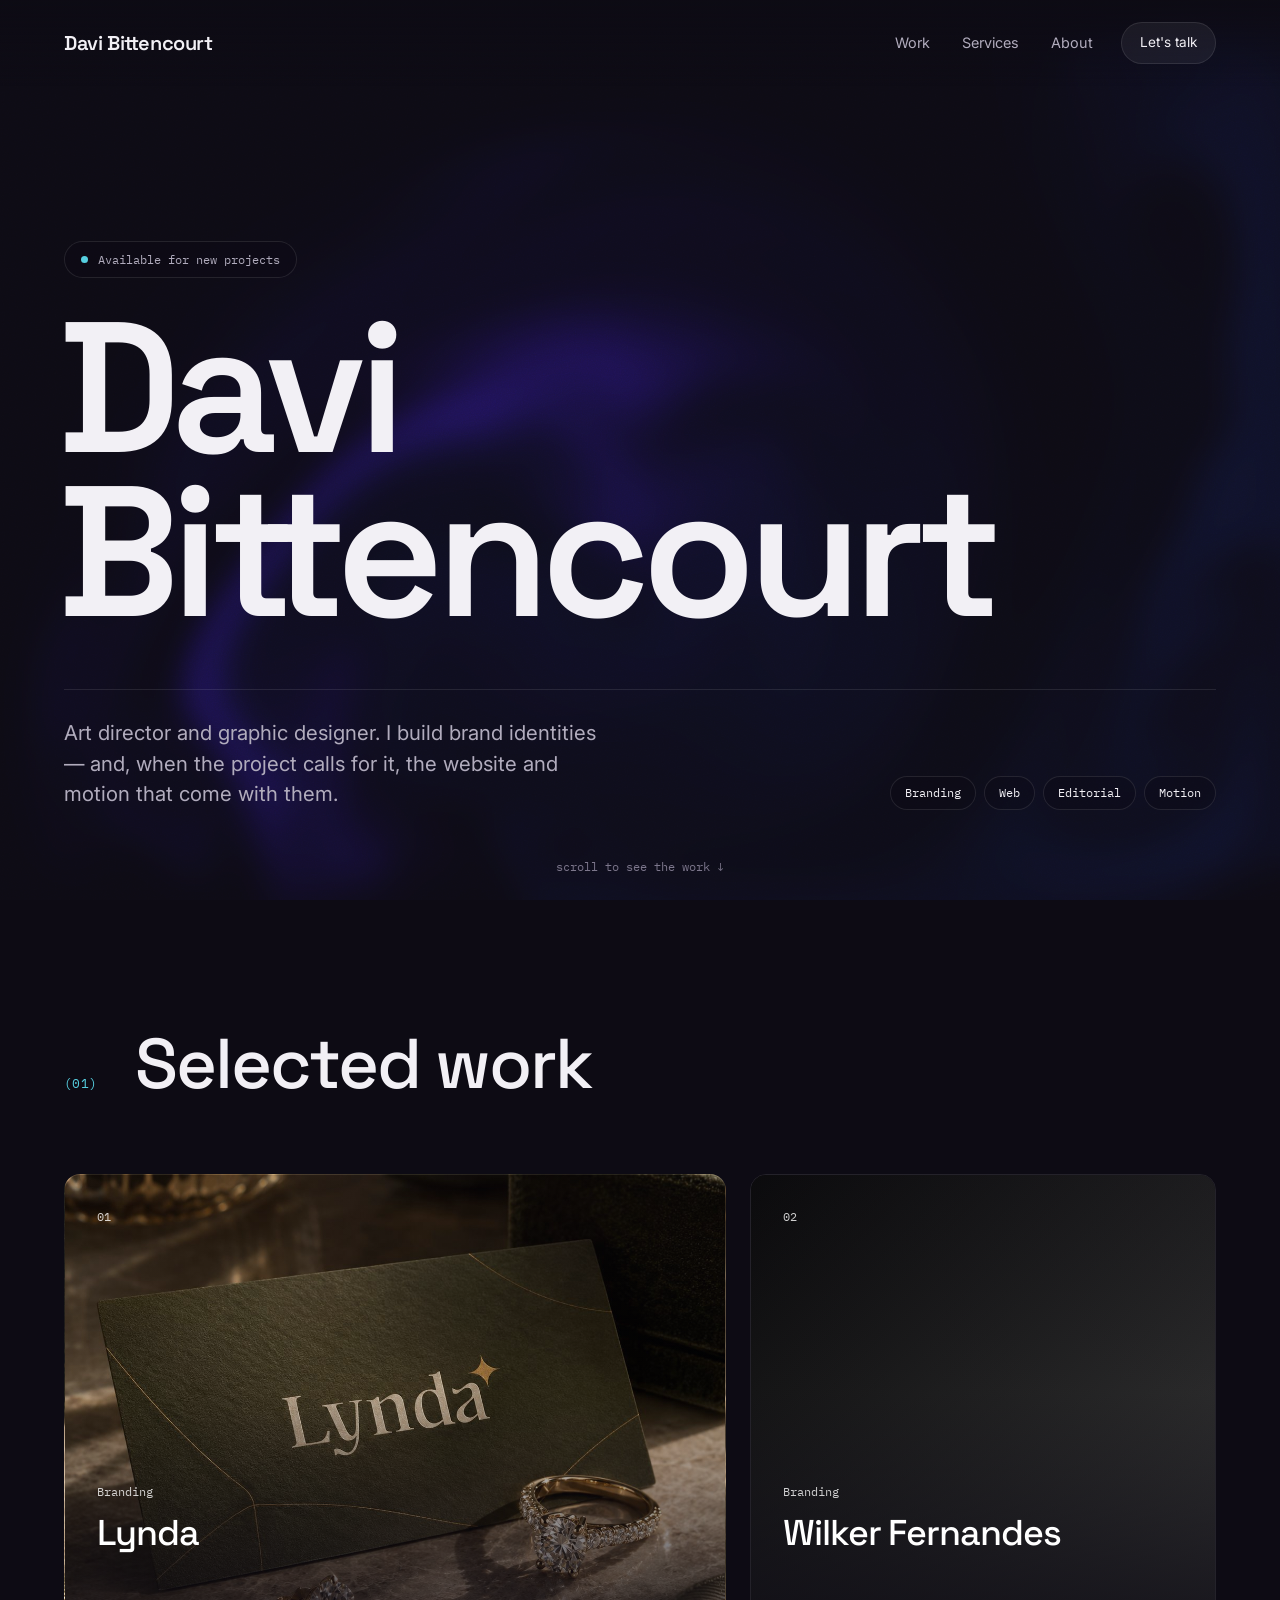
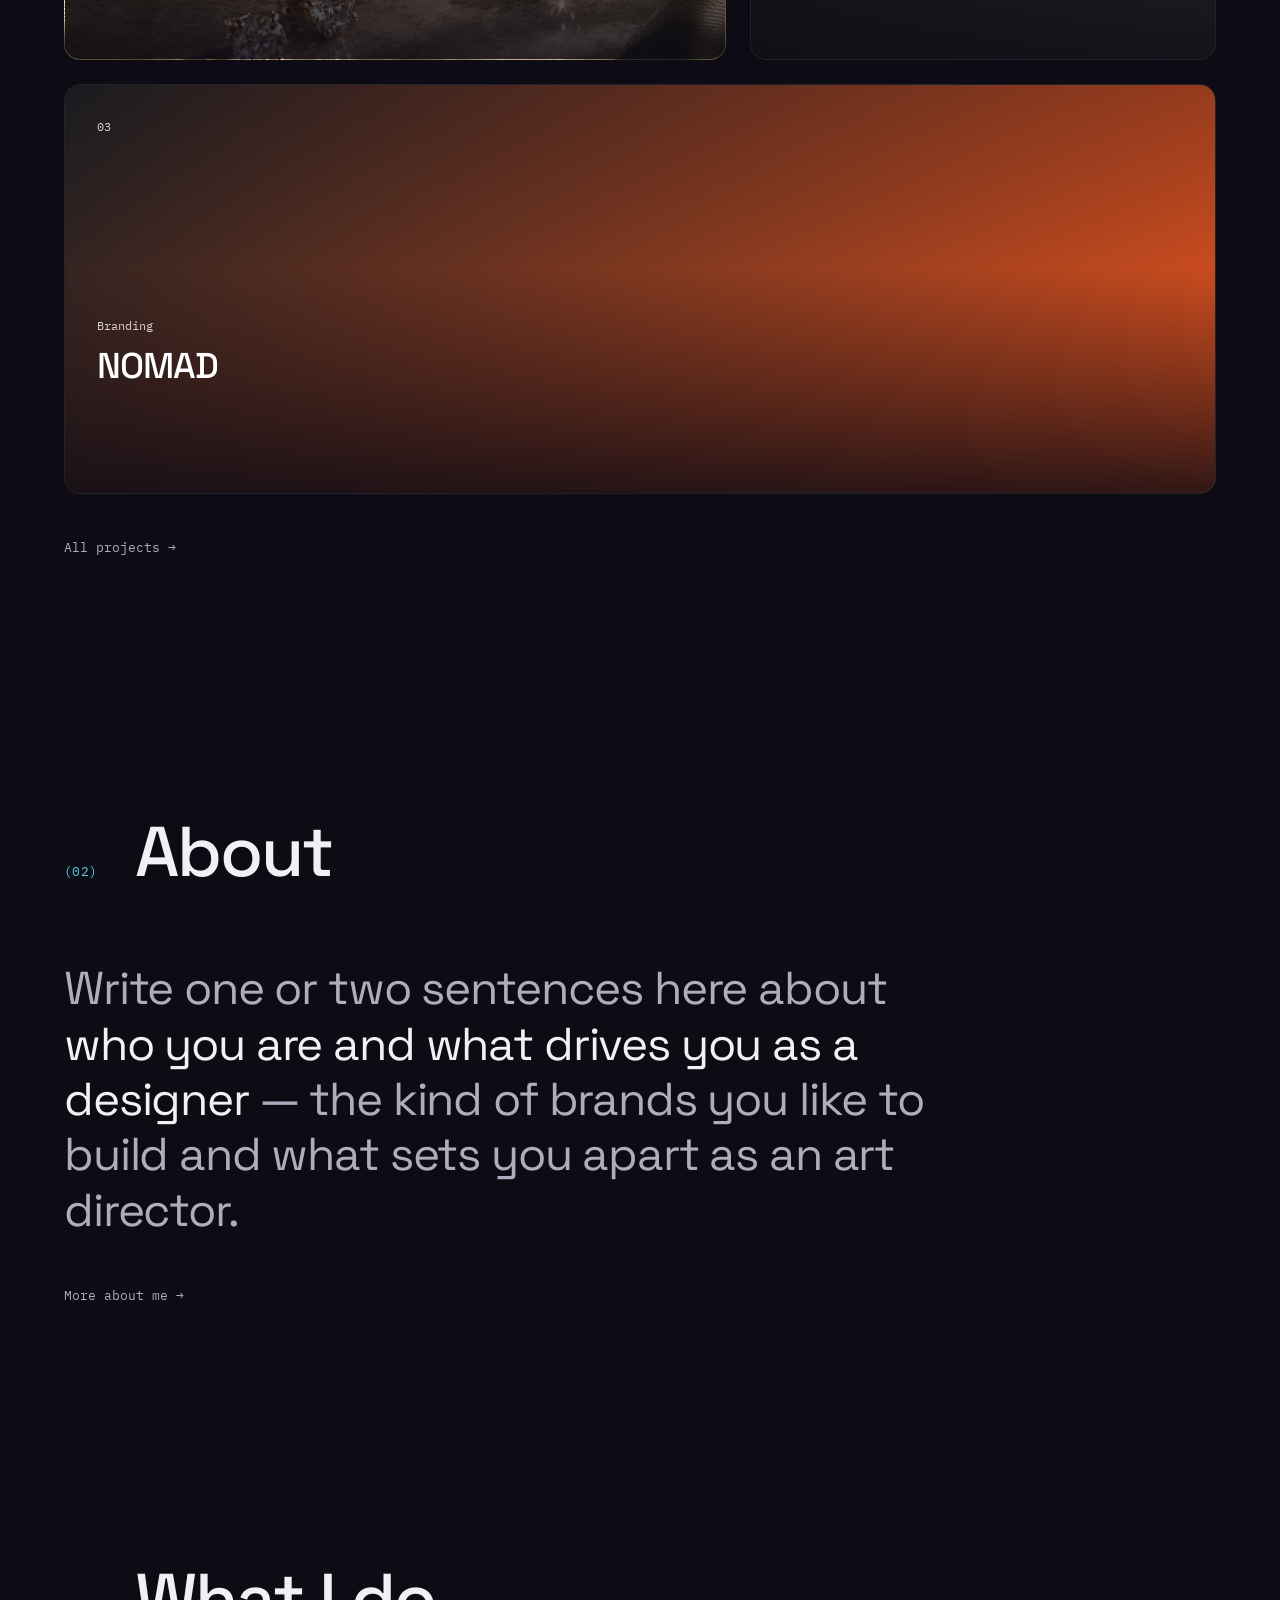
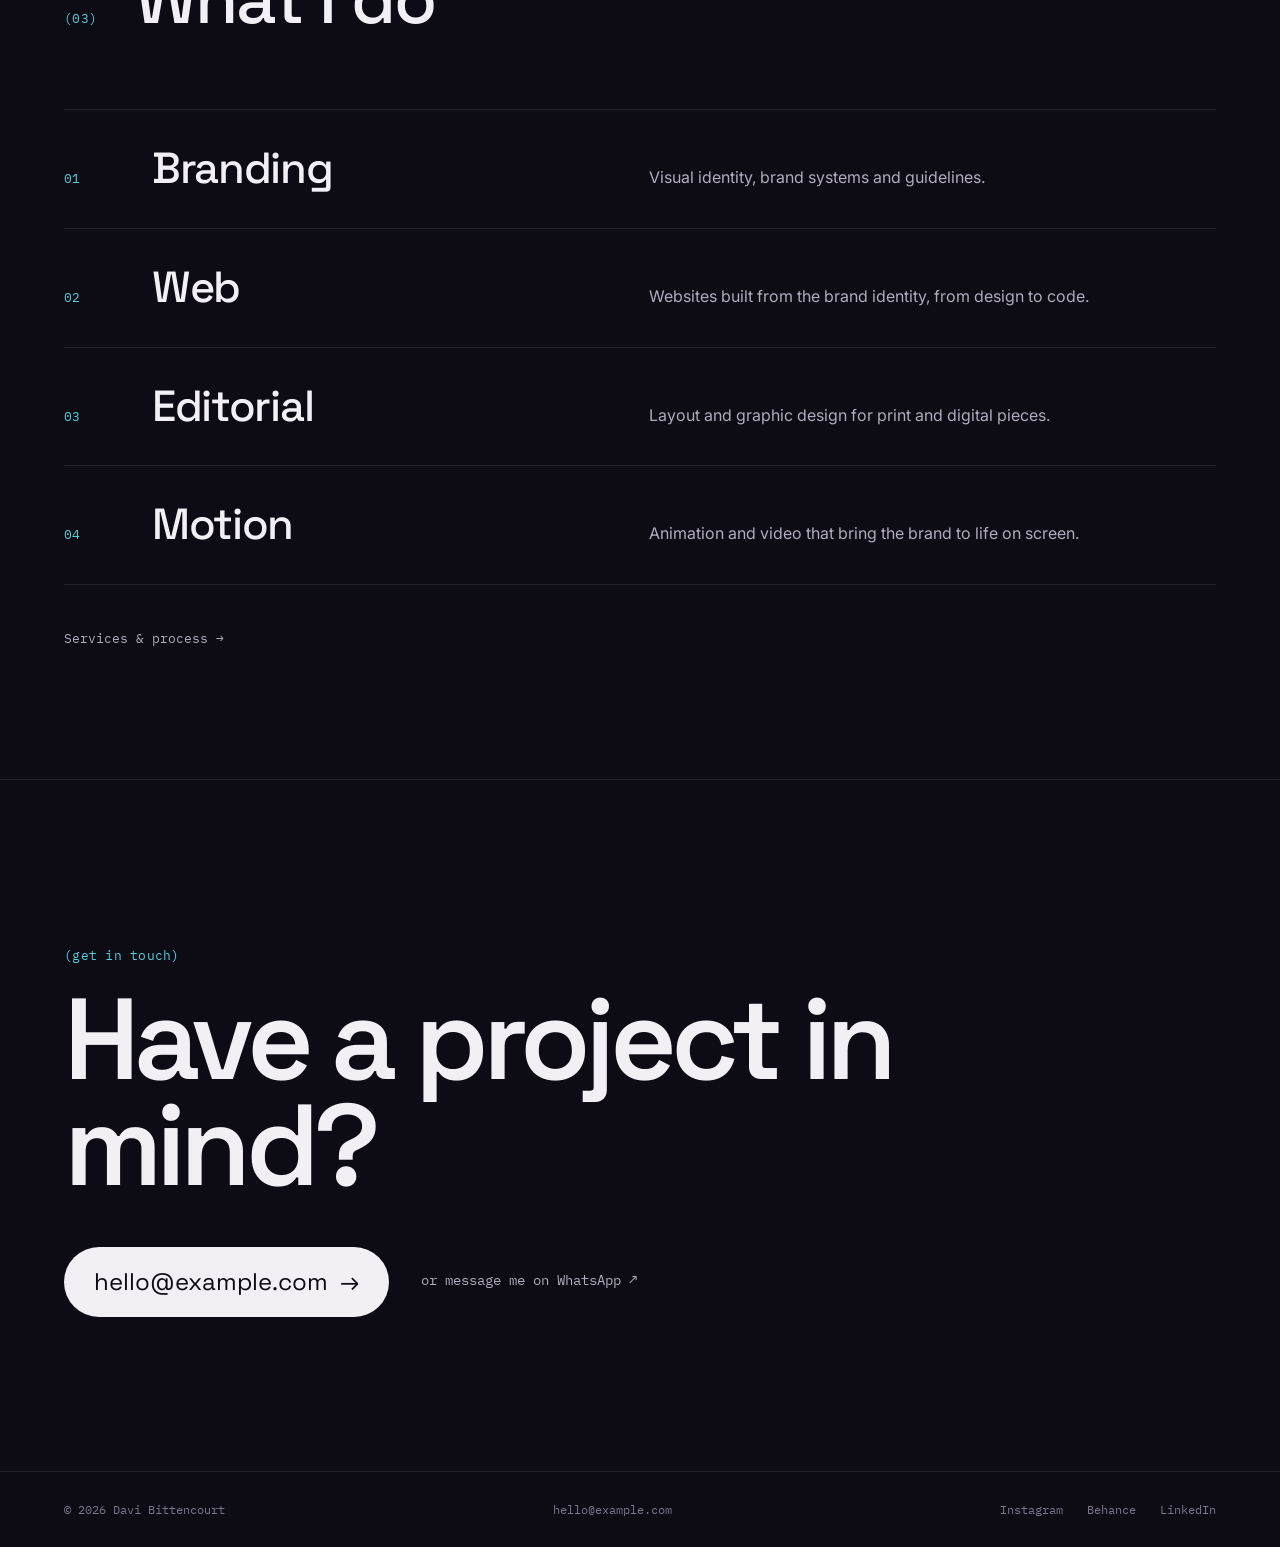
==== index.html @ 57e35664 "Extract site from portfolio.zip to repository root Co-Authored-By: Claude Opus 5.5 <noreply@anthropi" ====
<!DOCTYPE html>
<html lang="en" class="no-js">
<head>
  <meta charset="UTF-8" />
  <meta name="viewport" content="width=device-width, initial-scale=1" />
  <title>Davi Bittencourt — Art Director & Graphic Designer</title>
  <meta name="description" content="Portfolio of Davi Bittencourt — brand identity, web, editorial and motion." />
  <link rel="preconnect" href="https://fonts.googleapis.com">
  <link rel="preconnect" href="https://fonts.gstatic.com" crossorigin>
  <link href="https://fonts.googleapis.com/css2?family=Space+Grotesk:wght@400;500;600&family=Inter:wght@400;500&family=IBM+Plex+Mono:wght@400;500&display=swap" rel="stylesheet">
  <link rel="stylesheet" href="css/style.css">
  <script>document.documentElement.classList.replace("no-js","js")</script>
</head>
<body data-page="home">

  <div class="fog" aria-hidden="true"><canvas id="fluid"></canvas></div>

  <header class="site-header" data-header></header>

  <main id="page">
    <!-- HERO -->
    <section class="hero">
      <div class="wrap">
        <p class="hero-tag reveal"><span class="dot"></span>Available for new projects</p>
        <h1 class="reveal">Davi<br>Bittencourt</h1>
        <div class="hero-bottom reveal">
          <p class="hero-role">Art director and graphic designer. I build brand identities — and, when the project calls for it, the website and motion that come with them.</p>
          <ul class="hero-disciplines">
            <li>Branding</li>
            <li>Web</li>
            <li>Editorial</li>
            <li>Motion</li>
          </ul>
        </div>
      </div>
      <a class="scroll-cue" href="#work">scroll to see the work ↓</a>
    </section>

    <!-- PROJETOS EM DESTAQUE -->
    <section id="work">
      <div class="wrap">
        <div class="section-head reveal">
          <span class="section-index">(01)</span>
          <h2>Selected work</h2>
        </div>
        <div class="projects-grid" data-projects-grid data-filter="featured"></div>
        <a class="more-link reveal" href="work.html">All projects <span aria-hidden="true">→</span></a>
      </div>
    </section>

    <!-- SOBRE (resumo) — TROCAR pelo seu texto -->
    <section class="home-about">
      <div class="wrap">
        <div class="section-head reveal">
          <span class="section-index">(02)</span>
          <h2>About</h2>
        </div>
        <p class="about-statement reveal">
          Write one or two sentences here about <span>who you are and what drives you as a designer</span> —
          the kind of brands you like to build and what sets you apart as an art director.
        </p>
        <a class="more-link reveal" href="about.html">More about me <span aria-hidden="true">→</span></a>
      </div>
    </section>

    <!-- SERVIÇOS (resumo) -->
    <section>
      <div class="wrap">
        <div class="section-head reveal">
          <span class="section-index">(03)</span>
          <h2>What I do</h2>
        </div>
        <div class="services-list">
          <a class="service-row reveal" href="services.html"><span class="num">01</span><h3>Branding</h3><p>Visual identity, brand systems and guidelines.</p></a>
          <a class="service-row reveal" href="services.html"><span class="num">02</span><h3>Web</h3><p>Websites built from the brand identity, from design to code.</p></a>
          <a class="service-row reveal" href="services.html"><span class="num">03</span><h3>Editorial</h3><p>Layout and graphic design for print and digital pieces.</p></a>
          <a class="service-row reveal" href="services.html"><span class="num">04</span><h3>Motion</h3><p>Animation and video that bring the brand to life on screen.</p></a>
        </div>
        <a class="more-link reveal" href="services.html">Services &amp; process <span aria-hidden="true">→</span></a>
      </div>
    </section>

    <section data-cta></section>
  </main>

  <footer class="site-footer" data-footer></footer>

  <script src="js/site-config.js"></script>
  <script src="js/projects.js"></script>
  <script src="js/fluid.js"></script>
  <script src="js/layout.js"></script>
  <script src="js/project-page.js"></script>
  <script src="js/main.js"></script>
</body>
</html>
---- css/style.css ----
/* =========================================================
   TOKENS
   ========================================================= */
:root {
  --bg: #0d0b14;
  --bg-raised: #16131f;
  --text: #f2f0f5;
  --text-muted: #b1acbd;
  --text-dim: #7d778c;
  --accent: #5e60cd;
  --accent-2: #56cfe0;
  --border: rgba(242, 240, 245, 0.1);
  --radius: 16px;
  --font-display: "Space Grotesk", "Helvetica Neue", Arial, sans-serif;
  --font-body: "Inter", "Helvetica Neue", Arial, sans-serif;
  --font-mono: "IBM Plex Mono", ui-monospace, Menlo, monospace;
  --container: 1320px;
  --gutter: clamp(20px, 5vw, 64px);
  --ease: cubic-bezier(0.22, 1, 0.36, 1);
}

* { box-sizing: border-box; }
html { scroll-behavior: smooth; }

body {
  margin: 0;
  background: var(--bg);
  color: var(--text);
  font-family: var(--font-body);
  font-size: 16px;
  line-height: 1.6;
  -webkit-font-smoothing: antialiased;
}

::selection { background: var(--accent); color: #fff; }

img { max-width: 100%; display: block; }
a { color: inherit; text-decoration: none; }
a:focus-visible, button:focus-visible { outline: 2px solid var(--accent-2); outline-offset: 3px; border-radius: 4px; }

.wrap { max-width: var(--container); margin: 0 auto; padding: 0 var(--gutter); }
section { padding: clamp(72px, 10vw, 140px) 0; }

h1, h2, h3 {
  font-family: var(--font-display);
  font-weight: 500;
  margin: 0;
  letter-spacing: -0.03em;
  line-height: 1.05;
}

/* cabeçalho de seção: índice (01) + título grande */
.section-head {
  display: flex;
  align-items: baseline;
  gap: clamp(16px, 3vw, 40px);
  margin-bottom: clamp(40px, 6vw, 72px);
}
.section-head h2 { font-size: clamp(2.25rem, 5.5vw, 4.5rem); }

.section-index {
  font-family: var(--font-mono);
  font-size: 0.8rem;
  color: var(--accent-2);
  letter-spacing: 0.02em;
  white-space: nowrap;
}

/* entrada suave ao rolar (só quando o JS está ativo) */
.js .reveal {
  opacity: 0;
  transform: translateY(28px);
  transition: opacity 0.8s var(--ease), transform 0.8s var(--ease);
}
.js .reveal.in { opacity: 1; transform: none; }

/* =========================================================
   HEADER
   ========================================================= */
.site-header {
  position: fixed; top: 0; left: 0; right: 0; z-index: 100;
  display: flex; align-items: center; justify-content: space-between;
  padding: 22px var(--gutter);
  background: linear-gradient(to bottom, rgba(13, 11, 20, 0.85), rgba(13, 11, 20, 0));
  transition: background 0.3s ease, padding 0.3s ease;
}
/* depois de rolar: fundo desfocado pra não brigar com o conteúdo embaixo */
.site-header.scrolled {
  padding-top: 14px;
  padding-bottom: 14px;
  background: var(--header-bg, rgba(13, 11, 20, 0.88));
  border-bottom: 1px solid var(--border);
}

.logo {
  font-family: var(--font-display);
  font-size: 1.25rem;
  font-weight: 600;
  letter-spacing: -0.02em;
  color: var(--text);
}

.nav-links { display: flex; gap: 32px; list-style: none; margin: 0; padding: 0; font-size: 0.9rem; }
.nav-links a { color: var(--text-muted); transition: color 0.2s ease; position: relative; }
.nav-links a::after {
  content: ""; position: absolute; left: 0; bottom: -4px; height: 1px; width: 100%;
  background: currentColor; transform: scaleX(0); transform-origin: left; transition: transform 0.3s var(--ease);
}
.nav-links a:hover { color: var(--text); }
.nav-links a:hover::after { transform: scaleX(1); }

.nav-toggle { display: none; background: none; border: none; color: var(--text); font-size: 1.5rem; cursor: pointer; }

@media (max-width: 720px) {
  .nav-links {
    position: fixed; top: 0; right: 0; height: 100vh; width: min(280px, 80vw);
    background: var(--bg-raised); flex-direction: column; justify-content: center;
    padding: 0 40px; font-size: 1.25rem; gap: 24px;
    transform: translateX(100%); transition: transform 0.4s var(--ease);
    border-radius: var(--radius) 0 0 var(--radius);
  }
  .nav-links.open { transform: translateX(0); }
  .nav-toggle { display: block; z-index: 110; }
}

/* =========================================================
   HERO
   ========================================================= */
.hero {
  min-height: 100svh;
  display: flex;
  flex-direction: column;
  justify-content: flex-end;
  padding: 140px 0 clamp(72px, 10vh, 120px);
  position: relative;
}
.hero > .wrap { width: 100%; }

.hero-tag {
  display: inline-flex; align-items: center; gap: 10px;
  font-family: var(--font-mono); font-size: 0.75rem; color: var(--text-muted);
  border: 1px solid var(--border); background: rgba(13, 11, 20, 0.35);
  padding: 8px 16px; border-radius: 100px; width: fit-content; margin: 0 0 28px;
}
.hero-tag .dot {
  width: 7px; height: 7px; border-radius: 50%; background: var(--accent-2);
  box-shadow: 0 0 0 0 rgba(86, 207, 224, 0.6); animation: pulse 2.4s infinite;
}
@keyframes pulse {
  0% { box-shadow: 0 0 0 0 rgba(86, 207, 224, 0.55); }
  70% { box-shadow: 0 0 0 10px rgba(86, 207, 224, 0); }
  100% { box-shadow: 0 0 0 0 rgba(86, 207, 224, 0); }
}

.hero h1 {
  font-size: clamp(3.5rem, 14.5vw, 13rem);
  line-height: 0.88;
  font-weight: 600;
  letter-spacing: -0.045em;
  margin-left: -0.04em; /* compensa o espaço lateral da primeira letra */
}

.hero-bottom {
  display: grid;
  grid-template-columns: minmax(0, 1.2fr) minmax(0, 1fr);
  gap: 32px;
  align-items: end;
  margin-top: clamp(32px, 5vw, 56px);
  padding-top: 28px;
  border-top: 1px solid var(--border);
}

.hero-role { margin: 0; font-size: clamp(1.05rem, 1.6vw, 1.3rem); color: var(--text-muted); max-width: 42ch; line-height: 1.5; }

.hero-disciplines {
  list-style: none; margin: 0; padding: 0;
  display: flex; flex-wrap: wrap; justify-content: flex-end; gap: 8px;
}
.hero-disciplines li {
  font-family: var(--font-mono); font-size: 0.78rem; color: var(--text);
  border: 1px solid var(--border); border-radius: 100px; padding: 6px 14px;
  background: rgba(13, 11, 20, 0.35);
}

.scroll-cue {
  position: absolute; left: 50%; bottom: 24px; transform: translateX(-50%);
  font-family: var(--font-mono); font-size: 0.72rem; color: var(--text-dim);
  transition: color 0.2s ease;
}
.scroll-cue:hover { color: var(--text); }

@media (max-width: 720px) {
  .hero h1 { font-size: clamp(2.75rem, 15vw, 6rem); }
  .hero-bottom { grid-template-columns: 1fr; }
  .hero-disciplines { justify-content: flex-start; }
  .scroll-cue { display: none; }
}

/* =========================================================
   PROJETOS
   ========================================================= */
.projects-grid {
  display: grid;
  grid-template-columns: repeat(12, 1fr);
  gap: clamp(16px, 2vw, 24px);
}

.project-card {
  grid-column: span 6;
  position: relative;
  border-radius: var(--radius);
  padding: clamp(22px, 2.6vw, 32px);
  display: flex;
  flex-direction: column;
  justify-content: space-between;
  min-height: clamp(340px, 38vw, 520px);
  overflow: hidden;
  isolation: isolate;
  background-size: cover;
  background-position: center;
  border: 1px solid var(--border);
}

.project-card.is-large { grid-column: span 7; }
.project-card.is-normal { grid-column: span 5; }
/* último card sozinho na linha ocupa a largura toda (não deixa buraco no grid) */
.project-card:last-child:nth-child(odd) { grid-column: 1 / -1; min-height: clamp(300px, 32vw, 460px); }

.project-card::before {
  content: ""; position: absolute; inset: 0; z-index: -2;
  background: var(--card-gradient);
  transition: transform 0.9s var(--ease);
}
.project-card[style*="background-image"]::before { display: none; }
.project-card::after {
  content: ""; position: absolute; inset: 0; z-index: -1;
  background: linear-gradient(to top, rgba(13, 11, 20, 0.85) 0%, rgba(13, 11, 20, 0.1) 55%, rgba(13, 11, 20, 0.25) 100%);
}
.project-card:hover::before { transform: scale(1.05); }

.card-top {
  display: flex; justify-content: space-between;
  font-family: var(--font-mono); font-size: 0.75rem; color: rgba(255, 255, 255, 0.8);
}

.card-bottom .cat { font-family: var(--font-mono); font-size: 0.72rem; color: rgba(255, 255, 255, 0.8); }
.card-bottom h3 { font-size: clamp(1.6rem, 2.8vw, 2.4rem); margin-top: 10px; color: #fff; }
.card-bottom .resumo { color: rgba(255, 255, 255, 0.78); margin: 10px 0 0; font-size: 0.95rem; max-width: 44ch; }

.card-link {
  display: inline-flex; gap: 8px; margin-top: 20px;
  font-family: var(--font-mono); font-size: 0.75rem; color: #fff;
}
.card-link span { transition: transform 0.3s var(--ease); }
.project-card:hover .card-link span { transform: translateX(6px); }

/* no desktop, o resumo aparece ao passar o mouse (mais limpo) */
@media (hover: hover) and (min-width: 721px) {
  .card-bottom .resumo, .card-link {
    opacity: 0; transform: translateY(8px);
    transition: opacity 0.4s var(--ease), transform 0.4s var(--ease);
  }
  .project-card:hover .resumo, .project-card:hover .card-link,
  .project-card:focus-visible .resumo, .project-card:focus-visible .card-link { opacity: 1; transform: none; }
}

@media (max-width: 720px) {
  .project-card, .project-card.is-large, .project-card.is-normal { grid-column: 1 / -1; min-height: 360px; }
}

/* =========================================================
   SOBRE
   ========================================================= */
.about-statement {
  margin: 0;
  font-family: var(--font-display);
  font-size: clamp(1.6rem, 3.6vw, 3.1rem);
  line-height: 1.2;
  letter-spacing: -0.025em;
  color: var(--text-muted);
  max-width: 30ch;
}
.about-statement span { color: var(--text); }

/* =========================================================
   SERVIÇOS
   ========================================================= */
.services-list { border-top: 1px solid var(--border); }

.service-row {
  display: grid;
  grid-template-columns: 64px minmax(0, 1fr) minmax(0, 1.2fr);
  gap: 24px;
  align-items: baseline;
  padding: clamp(24px, 3vw, 36px) 0;
  border-bottom: 1px solid var(--border);
}
.service-row .num { font-family: var(--font-mono); font-size: 0.8rem; color: var(--accent-2); }
.service-row h3 { font-size: clamp(1.6rem, 3.4vw, 2.8rem); transition: transform 0.4s var(--ease), color 0.3s ease; }
.service-row p { margin: 0; color: var(--text-muted); font-size: 1rem; max-width: 46ch; }
.service-row:hover h3 { transform: translateX(10px); color: var(--accent-2); }

@media (max-width: 720px) {
  .service-row { grid-template-columns: 40px 1fr; }
  .service-row p { grid-column: 2; }
}

/* =========================================================
   CONTATO / FOOTER
   ========================================================= */
.site-footer {
  border-top: 1px solid var(--border);
  padding: 28px var(--gutter);
  display: flex; justify-content: space-between; flex-wrap: wrap; gap: 16px;
  font-family: var(--font-mono); font-size: 0.75rem; color: var(--text-dim);
}
.footer-social { display: flex; gap: 24px; list-style: none; margin: 0; padding: 0; }
.footer-social a { transition: color 0.2s ease; }
.footer-social a:hover { color: var(--text); }

/* =========================================================
   PÁGINA DE CASE (projeto.html)
   ========================================================= */
.project-hero { padding-top: clamp(130px, 16vw, 180px); padding-bottom: clamp(32px, 4vw, 48px); }
.project-hero .cat { display: block; color: var(--accent-2); font-family: var(--font-mono); font-size: 0.8rem; }
.project-hero h1 {
  font-size: clamp(2.75rem, 9vw, 8rem);
  font-weight: 600;
  line-height: 0.92;
  letter-spacing: -0.05em;
  margin-top: 16px;
}

.project-meta-bar {
  display: flex; gap: clamp(24px, 5vw, 64px); flex-wrap: wrap;
  margin-top: clamp(32px, 4vw, 48px); padding-top: 24px;
  border-top: 1px solid var(--border);
}
.project-meta-bar div { font-size: 0.95rem; }
.project-meta-bar span {
  display: block; font-family: var(--font-mono); font-size: 0.7rem;
  color: var(--text-dim); margin-bottom: 6px;
}

.case-cover, .case-media {
  width: 100%;
  border-radius: var(--radius);
  object-fit: cover;
  border: 1px solid var(--border);
}
.case-cover { aspect-ratio: 16 / 9; }

.case-intro {
  display: grid;
  grid-template-columns: minmax(0, 1fr) minmax(0, 2fr);
  gap: 32px;
  padding-top: clamp(56px, 8vw, 110px);
  padding-bottom: clamp(56px, 8vw, 110px);
}
.case-intro p {
  margin: 0;
  font-family: var(--font-display);
  font-size: clamp(1.25rem, 2.2vw, 1.85rem);
  line-height: 1.35;
  letter-spacing: -0.015em;
  color: var(--text);
}

.case-gallery {
  display: grid;
  grid-template-columns: 1fr 1fr;
  gap: clamp(16px, 2vw, 24px);
}
.case-media { aspect-ratio: 4 / 5; }
.case-media.is-wide { grid-column: 1 / -1; aspect-ratio: 16 / 9; }

.next-project {
  display: block;
  margin-top: clamp(72px, 10vw, 140px);
  padding: clamp(56px, 8vw, 110px) 0;
  border-top: 1px solid var(--border);
}
.next-title {
  display: block; margin-top: 16px;
  font-family: var(--font-display); font-weight: 600;
  font-size: clamp(2.5rem, 8vw, 7rem);
  line-height: 0.95; letter-spacing: -0.05em;
  transition: color 0.3s ease;
}
.next-title span { display: inline-block; transition: transform 0.4s var(--ease); }
.next-project:hover .next-title { color: var(--accent-2); }
.next-project:hover .next-title span { transform: translateX(16px); }

.back-link {
  display: inline-block; margin-bottom: 32px;
  color: var(--text-muted); font-family: var(--font-mono); font-size: 0.8rem;
  transition: color 0.2s ease;
}
.back-link:hover { color: var(--accent-2); }

.not-found { padding-top: 200px; padding-bottom: 120px; }

@media (max-width: 720px) {
  .case-intro { grid-template-columns: 1fr; gap: 16px; }
  .case-gallery { grid-template-columns: 1fr; }
  .case-media { aspect-ratio: 4 / 3; }
}

/* =========================================================
   NAVEGAÇÃO: página atual + botão "Let's talk"
   ========================================================= */
.site-nav { display: flex; align-items: center; gap: 28px; }
.nav-links a[aria-current="page"] { color: var(--text); }
.nav-links a[aria-current="page"]::after { transform: scaleX(1); }
.nav-cta {
  font-size: 0.85rem; padding: 9px 18px; border-radius: 100px;
  border: 1px solid var(--border); background: rgba(242, 240, 245, 0.06);
  transition: background 0.25s ease, color 0.25s ease, border-color 0.25s ease;
}
.nav-cta:hover { background: var(--text); color: var(--bg); border-color: var(--text); }
@media (max-width: 720px) {
  .site-nav { gap: 14px; }
  .nav-cta { padding: 7px 14px; font-size: 0.8rem; }
}

/* links "ver mais" */
.section-head .more-link { margin-left: auto; }
.more-link {
  display: inline-flex; align-items: center; gap: 8px;
  font-family: var(--font-mono); font-size: 0.8rem; color: var(--text-muted);
  white-space: nowrap; transition: color 0.2s ease;
}
.more-link span { transition: transform 0.3s var(--ease); }
.more-link:hover { color: var(--text); }
.more-link:hover span { transform: translateX(5px); }
.home-about .more-link { margin-top: clamp(32px, 4vw, 48px); }
@media (max-width: 720px) {
  .section-head { flex-wrap: wrap; }
  .section-head .more-link { margin-left: 0; width: 100%; }
}

/* =========================================================
   TOPO DAS PÁGINAS INTERNAS
   ========================================================= */
.page-hero { padding-top: clamp(150px, 18vw, 230px); padding-bottom: clamp(48px, 6vw, 96px); }
.page-hero .section-index { display: block; }
.page-title {
  margin-top: 20px;
  font-size: clamp(3rem, 11vw, 10rem);
  font-weight: 600; line-height: 0.9; letter-spacing: -0.05em;
}
.page-intro {
  margin: clamp(24px, 3vw, 40px) 0 0; max-width: 46ch;
  font-size: clamp(1.05rem, 1.6vw, 1.3rem); line-height: 1.5; color: var(--text-muted);
}
.work-count { display: block; margin-top: 12px; font-family: var(--font-mono); font-size: 0.75rem; color: var(--text-dim); }

/* =========================================================
   WORK
   ========================================================= */
.work-list { padding-top: 0; }
.filter-bar { display: flex; flex-wrap: wrap; gap: 8px; margin-bottom: clamp(32px, 4vw, 48px); }
.filter-btn {
  font-family: var(--font-mono); font-size: 0.78rem; color: var(--text-muted);
  background: rgba(13, 11, 20, 0.35); border: 1px solid var(--border);
  border-radius: 100px; padding: 8px 16px; cursor: pointer;
  transition: background 0.25s ease, color 0.25s ease, border-color 0.25s ease;
}
.filter-btn:hover { color: var(--text); }
.filter-btn.is-active { background: var(--text); color: var(--bg); border-color: var(--text); }

/* =========================================================
   ABOUT
   ========================================================= */
.about-page { padding-top: 0; }
.about-layout {
  display: grid; grid-template-columns: minmax(0, 5fr) minmax(0, 7fr);
  gap: clamp(32px, 6vw, 96px); align-items: start;
}
.about-photo {
  margin: 0; aspect-ratio: 4 / 5; border-radius: var(--radius); overflow: hidden;
  border: 1px dashed rgba(242, 240, 245, 0.22); background: rgba(22, 19, 31, 0.6);
  display: flex; align-items: center; justify-content: center;
  font-family: var(--font-mono); font-size: 0.75rem; color: var(--text-dim);
  position: sticky; top: 110px;
}
.about-photo img { width: 100%; height: 100%; object-fit: cover; }
.about-bio { margin-top: clamp(32px, 4vw, 56px); }
.about-bio p { margin: 0 0 1.2em; max-width: 56ch; font-size: clamp(1rem, 1.3vw, 1.15rem); line-height: 1.7; color: var(--text-muted); }
.facts {
  display: grid; grid-template-columns: repeat(2, minmax(0, 1fr)); gap: 24px;
  margin: clamp(40px, 5vw, 64px) 0; padding-top: 24px; border-top: 1px solid var(--border);
}
.facts dt { margin-bottom: 6px; font-family: var(--font-mono); font-size: 0.7rem; text-transform: uppercase; letter-spacing: 0.08em; color: var(--accent-2); }
.facts dd { margin: 0; }
@media (max-width: 720px) {
  .about-layout { grid-template-columns: 1fr; }
  .about-photo { position: static; max-width: 420px; }
}

/* =========================================================
   SERVICES
   ========================================================= */
.services-detail { padding-top: 0; }
.service-detail {
  display: grid; grid-template-columns: 64px minmax(0, 1.2fr) minmax(0, 1fr);
  gap: clamp(20px, 4vw, 56px);
  padding: clamp(36px, 4.5vw, 64px) 0; border-bottom: 1px solid var(--border);
  scroll-margin-top: 90px;
}
.service-detail:first-child { border-top: 1px solid var(--border); }
.service-detail .num { font-family: var(--font-mono); font-size: 0.8rem; color: var(--accent-2); padding-top: 12px; }
.service-detail h2 { font-size: clamp(2rem, 4.5vw, 3.8rem); }
.service-detail p { margin: 16px 0 0; max-width: 44ch; color: var(--text-muted); line-height: 1.6; }
.deliv-title { font-family: var(--font-mono); font-size: 0.7rem; text-transform: uppercase; letter-spacing: 0.08em; color: var(--accent-2); }
.deliverables ul { list-style: none; margin: 12px 0 0; padding: 0; }
.deliverables li { padding: 11px 0; border-bottom: 1px solid var(--border); font-size: 0.95rem; }

.process-steps {
  list-style: none; margin: 0; padding: 0;
  display: grid; grid-template-columns: repeat(4, minmax(0, 1fr)); gap: clamp(12px, 1.6vw, 20px);
}
.process-step {
  display: flex; flex-direction: column; min-height: 300px;
  padding: clamp(22px, 2.4vw, 32px); border-radius: var(--radius);
  border: 1px solid var(--border); background: rgba(13, 11, 20, 0.45);
}
.step-num { font-family: var(--font-mono); font-size: 0.8rem; color: var(--accent-2); }
.process-step h3 { margin-top: auto; font-size: clamp(1.4rem, 2vw, 1.8rem); }
.process-step p { margin: 12px 0 0; font-size: 0.95rem; line-height: 1.55; color: var(--text-muted); }
@media (max-width: 1000px) { .process-steps { grid-template-columns: repeat(2, minmax(0, 1fr)); } }
@media (max-width: 720px) {
  .service-detail { grid-template-columns: 40px 1fr; }
  .service-detail .deliverables { grid-column: 2; }
  .process-steps { grid-template-columns: 1fr; }
  .process-step { min-height: 0; }
  .process-step h3 { margin-top: 28px; }
}

/* =========================================================
   CONTACT
   ========================================================= */
.contact-page { padding-top: 0; }
.contact-list { border-top: 1px solid var(--border); }
.contact-row {
  display: flex; justify-content: space-between; align-items: baseline; gap: 24px; flex-wrap: wrap;
  padding: clamp(24px, 3vw, 40px) 0; border-bottom: 1px solid var(--border);
}
.contact-label {
  font-family: var(--font-display); font-weight: 500;
  font-size: clamp(1.8rem, 5vw, 4rem); letter-spacing: -0.04em; line-height: 1;
  transition: color 0.3s ease, transform 0.4s var(--ease);
}
.contact-value { font-family: var(--font-mono); font-size: 0.85rem; color: var(--text-muted); }
.contact-row:hover .contact-label { color: var(--accent-2); transform: translateX(10px); }
.contact-note { margin-top: 32px; font-family: var(--font-mono); font-size: 0.75rem; color: var(--text-dim); }

/* =========================================================
   BLOCO DE CONTATO (fim de todas as páginas, exceto Contact)
   ========================================================= */
.cta-block { padding: clamp(96px, 12vw, 170px) 0; border-top: 1px solid var(--border); }
.cta-block .section-index { display: block; }
.cta-block h2 {
  margin-top: 20px; max-width: 12ch;
  font-size: clamp(2.75rem, 9vw, 8rem); font-weight: 600; line-height: 0.92; letter-spacing: -0.05em;
}
.cta-actions { display: flex; align-items: center; flex-wrap: wrap; gap: 20px 32px; margin-top: clamp(32px, 4vw, 48px); }
.cta-button {
  display: inline-flex; align-items: center; gap: 12px;
  font-family: var(--font-display); font-size: clamp(1.15rem, 2.2vw, 1.5rem);
  padding: 16px 30px; border-radius: 100px;
  background: var(--text); color: var(--bg);
  transition: background 0.3s ease, color 0.3s ease;
}
.cta-button:hover { background: var(--accent-2); }
.cta-button span { transition: transform 0.3s var(--ease); }
.cta-button:hover span { transform: translateX(6px); }
.cta-link { font-family: var(--font-mono); font-size: 0.85rem; color: var(--text-muted); border-bottom: 1px solid transparent; transition: color 0.2s ease, border-color 0.2s ease; }
.cta-link:hover { color: var(--text); border-color: currentColor; }


/* links "ver mais" logo abaixo de grids/listas */
.projects-grid + .more-link, .services-list + .more-link { margin-top: clamp(28px, 3.5vw, 44px); }
a.service-row { color: inherit; }

/* vídeo no lugar da capa do card */
.card-video { position: absolute; inset: 0; width: 100%; height: 100%; object-fit: cover; z-index: -2; }

/* vídeos (cases) */
.cm video, video.case-cover, video.case-media { width: 100%; height: 100%; object-fit: cover; display: block; }

/* =========================================================
   CASE EDITORIAL (projetos com "secoes" em js/projects.js)
   As cores vêm do "tema" de cada projeto (--c-*).
   ========================================================= */
.case {
  --c-bg: #16131f;
  --c-dark: #16131f;
  --c-fg: #f2f0f5;
  --c-accent: #4fd1e8;
  --c-light: #f2f0f5;
  --c-soft: color-mix(in srgb, var(--c-fg) 68%, transparent);
  --c-line: color-mix(in srgb, var(--c-fg) 16%, transparent);
  background: var(--c-bg);
  color: var(--c-fg);
}
.case .back-link { color: var(--c-soft); }
.case .back-link:hover { color: var(--c-accent); }

/* só vertical: a margem lateral vem do .wrap (não pode ser sobrescrita) */
.cs { padding-top: clamp(88px, 12vw, 180px); padding-bottom: clamp(88px, 12vw, 180px); }

.cs-label {
  display: flex; align-items: center; gap: 14px;
  margin: 0 0 clamp(24px, 3vw, 40px);
  font-family: var(--font-mono); font-size: 0.78rem;
  color: var(--c-accent); letter-spacing: 0.04em; text-transform: uppercase;
}
.cs-label span { display: inline-flex; align-items: center; gap: 14px; }
.cs-label span::after { content: ""; width: 36px; height: 1px; background: currentColor; opacity: 0.6; }

.cs-display {
  font-size: clamp(2.5rem, 7.2vw, 7rem);
  font-weight: 500; line-height: 0.98; letter-spacing: -0.045em;
  max-width: 16ch;
}
.cs-h2 {
  font-size: clamp(2rem, 4.4vw, 3.8rem);
  font-weight: 500; line-height: 1.02; letter-spacing: -0.035em;
  max-width: 14ch;
}
.cs-giant {
  font-size: clamp(3rem, 11vw, 11rem);
  font-weight: 600; line-height: 0.9; letter-spacing: -0.055em;
}
.cs-text p { margin: 0 0 1.1em; font-size: clamp(1rem, 1.25vw, 1.15rem); line-height: 1.65; color: var(--c-soft); max-width: 52ch; }
.cs-text p:last-child { margin-bottom: 0; }

/* título à esquerda, texto à direita */
.cs-split {
  display: grid;
  grid-template-columns: minmax(0, 1fr) minmax(0, 1fr);
  gap: clamp(32px, 6vw, 96px);
  align-items: end;
  margin-bottom: clamp(48px, 6vw, 88px);
}

/* espaços de imagem */
.cm {
  margin: 0; width: 100%;
  border-radius: var(--radius);
  overflow: hidden; position: relative;
}
.cm img { width: 100%; height: 100%; object-fit: cover; }
.cm.is-ph { display: flex; align-items: center; justify-content: center; padding: 20px; text-align: center; }
.cm figcaption {
  font-family: var(--font-mono); font-size: 0.72rem; line-height: 1.5; max-width: 26ch;
  display: flex; flex-direction: column; gap: 6px; align-items: center;
}
.cm figcaption span { font-size: 0.62rem; opacity: 0.6; text-transform: uppercase; letter-spacing: 0.12em; }
.cm figcaption span::before { content: "✦ "; }
.tone-escuro { background: color-mix(in srgb, var(--c-fg) 6%, var(--c-bg)); color: var(--c-soft); border: 1px solid var(--c-line); }
.tone-claro { background: var(--c-light); color: var(--c-dark); }
.tone-destaque { background: linear-gradient(135deg, var(--c-accent), color-mix(in srgb, var(--c-accent) 55%, var(--c-dark))); color: var(--c-dark); }
.cm.is-round { border-radius: 50%; }
.cm.is-bleed { border-radius: 0; }
.bleed { width: 100%; }

/* ---------- HERO ---------- */
.case-hero { padding-top: clamp(120px, 15vw, 190px); padding-bottom: clamp(40px, 5vw, 72px); }
.case-kicker { margin: 0 0 12px; font-family: var(--font-mono); font-size: 0.8rem; color: var(--c-accent); }
.case-title {
  font-size: clamp(4.5rem, 22vw, 22rem);
  font-weight: 600; line-height: 0.82; letter-spacing: -0.06em;
  margin-left: -0.05em;
}
.case-hero-row {
  display: flex; justify-content: space-between; align-items: baseline; gap: 24px; flex-wrap: wrap;
  margin-top: clamp(24px, 3vw, 40px); padding-top: 24px; border-top: 1px solid var(--c-line);
}
.case-sub { margin: 0; font-size: clamp(1.05rem, 1.8vw, 1.5rem); color: var(--c-fg); }
.case-tagline { margin: 0; font-family: Georgia, "Times New Roman", serif; font-style: italic; font-size: clamp(1.2rem, 2.2vw, 1.9rem); color: var(--c-accent); }

/* ---------- 01 INTRO: texto à direita ---------- */
.cs-intro { display: grid; grid-template-columns: repeat(12, minmax(0, 1fr)); gap: 24px; }
.cs-intro > :first-child { grid-column: 1 / 4; }
.cs-intro-body { grid-column: 5 / -1; }
.cs-lead {
  margin: 0 0 1.2em;
  font-family: var(--font-display); font-size: clamp(1.6rem, 3.2vw, 2.9rem);
  line-height: 1.18; letter-spacing: -0.025em; color: var(--c-fg);
}
.cs-intro-body > p:not(.cs-lead) { margin: 0; max-width: 52ch; color: var(--c-soft); font-size: clamp(1rem, 1.25vw, 1.15rem); line-height: 1.65; }
.cs-info {
  display: grid; grid-template-columns: repeat(3, minmax(0, 1fr)); gap: 24px;
  margin: clamp(48px, 6vw, 80px) 0 0; padding-top: 24px; border-top: 1px solid var(--c-line);
}
.cs-info dt { font-family: var(--font-mono); font-size: 0.7rem; color: var(--c-accent); text-transform: uppercase; letter-spacing: 0.08em; margin-bottom: 8px; }
.cs-info dd { margin: 0; font-size: 0.95rem; line-height: 1.5; }

/* ---------- 02 MOSAICO ---------- */
.cs-mosaic .cs-display { max-width: 18ch; }
.cs-aside { margin: clamp(32px, 4vw, 56px) 0 clamp(56px, 7vw, 100px) auto; max-width: 480px; }
.mosaic { display: grid; grid-template-columns: 7fr 5fr; gap: clamp(12px, 1.6vw, 20px); }
.mosaic .m0 { grid-row: span 2; aspect-ratio: auto !important; height: 100%; }
.mosaic .m0 img, .light-grid .lg2 img { position: absolute; inset: 0; }
.mosaic .m3 { grid-column: 1 / -1; }

/* ---------- 03 FIXO: texto parado, imagens rolam ---------- */
.cs-sticky { display: grid; grid-template-columns: minmax(0, 5fr) minmax(0, 7fr); gap: clamp(32px, 6vw, 96px); align-items: start; }
.sticky-col { align-self: stretch; }
.sticky-inner { position: sticky; top: 120px; }
.sticky-inner .cs-text { margin-top: 28px; }
.stack { display: flex; flex-direction: column; gap: clamp(16px, 2vw, 24px); }

/* ---------- 04 BANNER ---------- */
.cs-banner .bleed { margin-bottom: clamp(12px, 1.6vw, 20px); }
.row-4 { display: grid; grid-template-columns: repeat(4, minmax(0, 1fr)); gap: clamp(12px, 1.6vw, 20px); }
.row-3 { display: grid; grid-template-columns: repeat(3, minmax(0, 1fr)); gap: clamp(12px, 1.6vw, 20px); }
.row-2 { display: grid; grid-template-columns: repeat(2, minmax(0, 1fr)); gap: clamp(12px, 1.6vw, 20px); }

/* ---------- 05 CLARO: inverte as cores (quebra de ritmo) ---------- */
.cs-light {
  --c-bg: var(--c-light);
  --c-fg: var(--c-dark);
  --c-soft: color-mix(in srgb, var(--c-dark) 72%, transparent);
  --c-line: color-mix(in srgb, var(--c-dark) 16%, transparent);
  background: var(--c-bg); color: var(--c-fg);
}
.cs-light .tone-escuro { background: color-mix(in srgb, var(--c-dark) 7%, var(--c-light)); }
.cs-light .tone-claro { background: var(--c-dark); color: var(--c-light); }
.cs-light .cm:not(.is-ph)::after {
  content: ""; position: absolute; inset: 0; border-radius: inherit;
  box-shadow: inset 0 0 0 1px var(--c-line); pointer-events: none;
}
.cs-light .cs-split { align-items: start; }
.light-grid { display: grid; grid-template-columns: repeat(6, minmax(0, 1fr)); gap: clamp(12px, 1.6vw, 20px); }
.light-grid .lg0 { grid-column: 1 / -1; }
.light-grid .lg1 { grid-column: span 4; }
.light-grid .lg2 { grid-column: span 2; aspect-ratio: auto !important; }
.light-grid .lg3, .light-grid .lg4, .light-grid .lg5 { grid-column: span 2; }
.light-grid .lg6, .light-grid .lg7 { grid-column: span 3; }

/* ---------- 06 TIPOGRAFIA ---------- */
.type-cards { display: grid; grid-template-columns: repeat(2, minmax(0, 1fr)); gap: clamp(12px, 1.6vw, 20px); }
.type-card {
  display: flex; flex-direction: column; gap: 20px;
  padding: clamp(24px, 3vw, 44px); border-radius: var(--radius);
  border: 1px solid var(--c-line); background: color-mix(in srgb, var(--c-fg) 4%, var(--c-bg));
  min-height: clamp(380px, 40vw, 560px);
}
.type-card:nth-child(2) { background: var(--c-light); color: var(--c-dark); border-color: transparent; }
.type-role { font-family: var(--font-mono); font-size: 0.72rem; text-transform: uppercase; letter-spacing: 0.08em; opacity: 0.7; }
.type-aa { font-size: clamp(6rem, 14vw, 13rem); line-height: 0.85; }
.type-sample { font-size: clamp(1.4rem, 2.6vw, 2.2rem); line-height: 1.15; }
.type-alpha { margin-top: auto; font-size: 0.95rem; line-height: 1.6; opacity: 0.75; word-break: break-all; }
.is-upper { text-transform: uppercase; letter-spacing: 0.04em; }
.type-note { margin: 14px 0 clamp(32px, 4vw, 56px); font-family: var(--font-mono); font-size: 0.7rem; color: var(--c-soft); }

/* alfabeto gigante (faixas que deslizam) */
.case { overflow-x: clip; } /* a faixa ocupa a largura toda sem criar rolagem lateral */
.type-showcase {
  margin: clamp(56px, 7vw, 100px) calc(50% - 50vw) 0;
  font-size: clamp(5rem, 15vw, 15rem);
  line-height: 1.02;
  color: var(--c-fg);
  border-bottom: 1px solid var(--c-line);
}
.marquee { overflow: hidden; white-space: nowrap; border-top: 1px solid var(--c-line); padding: 0.06em 0 0.1em; }
.marquee-track { display: inline-flex; animation: marquee 60s linear infinite; will-change: transform; }
.marquee-track span { padding-right: 0.35em; }
.marquee.is-reverse .marquee-track { animation-direction: reverse; animation-duration: 75s; }
.marquee.is-outline { color: var(--c-olive, #666748); }  /* preenchida, no Olive da marca */
.marquee.is-small { font-size: 0.42em; color: var(--c-accent); padding: 0.18em 0 0.22em; }
.marquee.is-small .marquee-track { animation-duration: 90s; }
.type-showcase:hover .marquee-track { animation-play-state: paused; }
@keyframes marquee { to { transform: translateX(-50%); } }
@media (prefers-reduced-motion: reduce) { .marquee-track { animation: none; } }

/* ---------- 07 PALETA ---------- */
/* a largura das colunas é animada via JS (grid-template-columns), mais suave que "flex" */
.swatches {
  display: grid; grid-template-columns: repeat(var(--sw-count, 3), minmax(0, 1fr));
  gap: clamp(12px, 1.6vw, 20px); margin-bottom: clamp(12px, 1.6vw, 20px);
  transition: grid-template-columns 0.8s var(--ease);
}
.swatch {
  flex: 1; height: clamp(320px, 56vh, 580px);
  border-radius: var(--radius); padding: clamp(20px, 2.4vw, 32px);
  display: flex; flex-direction: column; justify-content: space-between;
  border: 1px solid var(--c-line);
  min-width: 0; overflow: hidden;
}
.sw-name, .sw-hex { white-space: nowrap; }
.sw-name { font-family: var(--font-display); font-size: clamp(1.3rem, 2.2vw, 2rem); letter-spacing: -0.02em; }
.sw-hex { font-family: var(--font-mono); font-size: 0.85rem; }

/* ---------- 08 SELO ---------- */
.seal-top {
  display: grid; grid-template-columns: minmax(0, 5fr) minmax(0, 6fr);
  gap: clamp(40px, 7vw, 120px); align-items: center;
  margin-bottom: clamp(56px, 7vw, 100px);
}
.seal-top .cs-text { margin-top: 28px; }

/* ---------- 09 CARROSSEL ---------- */
.carousel-head { display: grid; grid-template-columns: repeat(12, minmax(0, 1fr)); margin-bottom: clamp(40px, 5vw, 72px); }
.carousel-head > div { grid-column: 6 / -1; }
.carousel-head .cs-text { margin-top: 28px; }
.carousel {
  display: flex; gap: clamp(12px, 1.6vw, 20px);
  overflow-x: auto; scroll-snap-type: x mandatory; scrollbar-width: none;
  padding-inline: max(var(--gutter), calc((100vw - var(--container)) / 2 + var(--gutter)));
  scroll-padding-inline: max(var(--gutter), calc((100vw - var(--container)) / 2 + var(--gutter)));
  cursor: grab;
}
.carousel::-webkit-scrollbar { display: none; }
.carousel.is-dragging { cursor: grabbing; scroll-snap-type: none; user-select: none; }
.carousel-item { flex: 0 0 clamp(240px, 30vw, 440px); scroll-snap-align: start; }
.carousel img, .carousel video { -webkit-user-drag: none; user-select: none; pointer-events: none; }
.carousel-hint { margin-top: 20px; font-family: var(--font-mono); font-size: 0.72rem; color: var(--c-soft); }

/* ---------- 10 FINAL ---------- */
.final-head { text-align: center; margin-bottom: clamp(56px, 7vw, 100px); }
.final-head .cs-label { justify-content: center; }
.final-text { margin: clamp(24px, 3vw, 40px) auto 0; max-width: 46ch; font-size: clamp(1.05rem, 1.5vw, 1.3rem); line-height: 1.55; color: var(--c-soft); }
.bento {
  display: grid; grid-template-columns: repeat(3, minmax(0, 1fr));
  grid-auto-rows: clamp(180px, 22vw, 340px); gap: clamp(12px, 1.6vw, 20px);
}
.bento .cm { aspect-ratio: auto !important; height: 100%; }
.bento .b0 { grid-column: span 2; grid-row: span 2; }

/* ---------- 11 REFLEXÃO ---------- */
.cs-reflection .cs-display { max-width: 14ch; }
.reflection-body {
  margin: clamp(40px, 5vw, 72px) 0 0 auto; max-width: 560px;
  padding-top: 28px; border-top: 1px solid var(--c-accent);
}
.reflection-body p:first-child { font-family: var(--font-display); font-size: clamp(1.2rem, 1.9vw, 1.6rem); line-height: 1.35; color: var(--c-fg); }

/* ---------- CELULAR ---------- */
@media (max-width: 720px) {
  .cs-split, .cs-sticky, .seal-top { grid-template-columns: 1fr; }
  .cs-split { align-items: start; }
  .cs-intro > :first-child, .cs-intro-body, .carousel-head > div { grid-column: 1 / -1; }
  .cs-info { grid-template-columns: 1fr; }
  .sticky-inner { position: static; }
  .sticky-col { align-self: auto; }
  .mosaic, .light-grid, .type-cards, .row-2, .row-3 { grid-template-columns: 1fr; }
  .mosaic .m0 { grid-row: auto; aspect-ratio: 4 / 3 !important; }
  .light-grid .lg0, .light-grid .lg1, .light-grid .lg2, .light-grid .lg3, .light-grid .lg4, .light-grid .lg5, .light-grid .lg6, .light-grid .lg7 { grid-column: 1 / -1; }
  .light-grid .lg2 { aspect-ratio: 4 / 3 !important; }
  .row-4 { grid-template-columns: repeat(2, minmax(0, 1fr)); }
  .swatches { grid-template-columns: 1fr !important; }
  .swatch { height: 150px; }
  .bento { grid-template-columns: 1fr 1fr; grid-auto-rows: 42vw; }
  .bento .b0 { grid-column: 1 / -1; }
  .carousel-item { flex-basis: 76vw; }
  .seal-top .cm { max-width: 320px; margin: 0 auto; }
}

/* =========================================================
   CASE "LINHA DO TEMPO" (estilo: "timeline") — orgânico, sem caixas
   ========================================================= */
.tl-case {
  --t-bg: #0b0b0b; --t-fg: #f2f1ee; --t-accent: #e0352b;
  --t-soft: color-mix(in srgb, var(--t-fg) 62%, transparent);
  --t-line: color-mix(in srgb, var(--t-fg) 14%, transparent);
  --t-serif: "Fraunces", Georgia, serif;
  --t-sans: "Work Sans", "Helvetica Neue", Arial, sans-serif;
  position: relative; overflow-x: clip;
  background: var(--t-bg); color: var(--t-fg); font-family: var(--t-sans);
}
.tl-case .back-link { color: var(--t-soft); }
.tl-case .back-link:hover { color: var(--t-fg); }
.tl-sec { position: relative; z-index: 1; padding: clamp(100px, 14vw, 210px) 0; }

/* a linha do tempo e o ponto REC no fim */
.tl-line { position: absolute; top: 0; left: 0; width: 100%; z-index: 0; pointer-events: none; overflow: visible; }
.tl-line path { fill: none; stroke-linecap: round; }
.tl-line-base { stroke: var(--t-line); stroke-width: 1; }
.tl-line-draw { stroke: color-mix(in srgb, var(--t-fg) 58%, transparent); stroke-width: 1.5; }
.tl-end-dot {
  position: absolute; z-index: 1; width: 18px; height: 18px; margin: -9px 0 0 -9px;
  border-radius: 50%; background: var(--t-line); transition: background 0.5s ease, box-shadow 0.5s ease;
}
.tl-end-dot.is-live { background: var(--t-accent); box-shadow: 0 0 28px color-mix(in srgb, var(--t-accent) 60%, transparent); animation: rec-blink 1.2s steps(1) infinite; }
@keyframes rec-blink { 50% { opacity: 0.2; } }

/* tipografia */
.tl-code {
  display: flex; gap: 14px; align-items: baseline; margin: 0 0 clamp(20px, 2.5vw, 32px);
  font-family: var(--font-mono); font-size: 0.74rem; letter-spacing: 0.08em; text-transform: uppercase; color: var(--t-soft);
}
.tl-code span { color: var(--t-fg); }
.tl-display { font-family: var(--t-serif); font-weight: 400; font-size: clamp(2.6rem, 7.4vw, 7.4rem); line-height: 0.98; letter-spacing: -0.02em; max-width: 14ch; }
.tl-h2 { font-family: var(--t-serif); font-weight: 400; font-size: clamp(2.1rem, 4.6vw, 4.2rem); line-height: 1.03; letter-spacing: -0.015em; max-width: 13ch; }
.tl-text p { margin: 0 0 1.1em; font-size: clamp(0.96rem, 1.12vw, 1.06rem); line-height: 1.8; color: var(--t-soft); max-width: 46ch; }
.tl-text p:last-child { margin-bottom: 0; }
.tl-split { display: grid; grid-template-columns: minmax(0, 1fr) minmax(0, 1fr); gap: clamp(32px, 6vw, 96px); align-items: end; }

/* imagens: sem caixa — só a imagem, a legenda e (nos vazios) marcas de visor */
.tl-fig { margin: 0; position: relative; z-index: 1; }
.tl-frame { position: relative; width: 100%; overflow: hidden; background: color-mix(in srgb, var(--t-fg) 4%, var(--t-bg)); }
.tl-frame img, .tl-frame video { position: absolute; inset: 0; width: 100%; height: 100%; object-fit: cover; display: block; }
.tl-fig figcaption { margin-top: 12px; font-family: var(--font-mono); font-size: 0.7rem; letter-spacing: 0.06em; color: var(--t-soft); }
.tl-fig figcaption::before { content: "▸ "; color: var(--t-accent); }
.tl-ph {
  --c: color-mix(in srgb, var(--t-fg) 45%, transparent);
  position: absolute; inset: 0; display: flex; align-items: center; justify-content: center;
  font-family: var(--font-mono); font-size: 0.66rem; letter-spacing: 0.16em; text-transform: uppercase; color: var(--t-soft);
  background:
    linear-gradient(var(--c), var(--c)) top 18px left 18px / 24px 1px no-repeat,
    linear-gradient(var(--c), var(--c)) top 18px left 18px / 1px 24px no-repeat,
    linear-gradient(var(--c), var(--c)) top 18px right 18px / 24px 1px no-repeat,
    linear-gradient(var(--c), var(--c)) top 18px right 18px / 1px 24px no-repeat,
    linear-gradient(var(--c), var(--c)) bottom 18px left 18px / 24px 1px no-repeat,
    linear-gradient(var(--c), var(--c)) bottom 18px left 18px / 1px 24px no-repeat,
    linear-gradient(var(--c), var(--c)) bottom 18px right 18px / 24px 1px no-repeat,
    linear-gradient(var(--c), var(--c)) bottom 18px right 18px / 1px 24px no-repeat;
}

/* hero */
.tl-hero { position: relative; z-index: 1; padding-top: clamp(120px, 15vw, 180px); }
.tl-hud-top { display: flex; flex-wrap: wrap; gap: 24px; align-items: center; margin: 4px 0 clamp(28px, 4vw, 52px); font-family: var(--font-mono); font-size: 0.76rem; letter-spacing: 0.08em; text-transform: uppercase; color: var(--t-soft); }
.tl-rec-live { display: inline-flex; gap: 8px; align-items: center; color: var(--t-fg); }
.tl-rec-live i { width: 9px; height: 9px; border-radius: 50%; background: var(--t-accent); animation: rec-blink 1.2s steps(1) infinite; }
.tl-title { margin: 0; font-family: var(--t-serif); font-weight: 400; font-size: clamp(3.6rem, 15vw, 14.5rem); line-height: 0.86; letter-spacing: -0.03em; }
.tl-title span { display: block; }
.tl-title span:nth-child(2) { padding-left: 11vw; }
.tl-sub { margin: clamp(24px, 3vw, 40px) 0 0 11vw; font-size: 0.8rem; font-weight: 500; letter-spacing: 0.34em; text-transform: uppercase; color: var(--t-soft); }
.tl-cover { margin-top: clamp(64px, 9vw, 120px); }
.tl-cover figcaption { padding-left: var(--gutter); } /* imagem de ponta a ponta: legenda alinhada ao conteúdo */

/* intro: texto deslocado + ficha em forma de "claquete" */
.tl-lead { margin: 0 0 0 25%; font-family: var(--t-serif); font-size: clamp(1.8rem, 3.8vw, 3.4rem); line-height: 1.16; letter-spacing: -0.01em; max-width: 22ch; }
.tl-slate {
  display: flex; flex-wrap: wrap; gap: 18px clamp(28px, 4vw, 56px);
  margin: clamp(48px, 6vw, 88px) 0 0 25%; padding-top: 22px; border-top: 1px dashed var(--t-line);
}
.tl-slate dt { margin-bottom: 6px; font-family: var(--font-mono); font-size: 0.66rem; letter-spacing: 0.14em; text-transform: uppercase; color: var(--t-accent); }
.tl-slate dd { margin: 0; font-size: 0.9rem; max-width: 28ch; }

/* concept: título enorme, imagem sangrando pela direita, detalhe sobreposto */
.tl-statement .tl-display { max-width: 11ch; }
.tl-offset { margin: clamp(32px, 4vw, 56px) 0 clamp(64px, 8vw, 120px) auto; max-width: 440px; }
/* linhas de imagens: sempre no grid de 12 colunas, sem sobreposição */
.tl-row { display: grid; grid-template-columns: repeat(12, minmax(0, 1fr)); column-gap: clamp(16px, 2vw, 28px); row-gap: clamp(40px, 5vw, 72px); align-items: end; }
.tl-c-main { grid-column: 1 / 10; }
.tl-c-detail { grid-column: 10 / 13; }

/* símbolo: texto baixo à esquerda, imagem grande à direita */
.tl-feature-grid { display: grid; grid-template-columns: minmax(0, 4fr) minmax(0, 6fr); gap: clamp(32px, 6vw, 96px); align-items: end; }
.tl-feature-text .tl-text { margin-top: 28px; }
.tl-feature .tl-row { margin-top: clamp(48px, 6vw, 88px); }
.tl-f-detail { grid-column: 2 / 7; }

/* REC: momento tipográfico com o ponto */
.tl-rec-inner { display: flex; flex-direction: column; align-items: center; text-align: center; }
.tl-rec-inner .tl-code { justify-content: center; }
.tl-rec-dot {
  width: clamp(90px, 13vw, 170px); aspect-ratio: 1; border-radius: 50%; background: var(--t-accent);
  margin: clamp(24px, 4vw, 48px) 0 clamp(44px, 6vw, 80px);
  box-shadow: 0 0 90px color-mix(in srgb, var(--t-accent) 45%, transparent);
  animation: rec-breathe 2.6s ease-in-out infinite;
}
@keyframes rec-breathe { 50% { transform: scale(0.93); opacity: 0.78; } }
.tl-rec .tl-display { max-width: 15ch; }
.tl-rec .tl-text { margin-top: clamp(28px, 3vw, 44px); }
.tl-rec .tl-text p { margin-left: auto; margin-right: auto; }

/* tipografia: "Aa" enorme + amostra */
.tl-type-show { margin-top: clamp(64px, 8vw, 120px); display: grid; gap: clamp(48px, 6vw, 96px); }
.tl-typeface { display: grid; grid-template-columns: minmax(0, 2fr) minmax(0, 3fr); gap: 24px; align-items: end; padding-top: 22px; border-top: 1px solid var(--t-line); }
.tl-type-aa { font-size: clamp(7rem, 19vw, 18rem); line-height: 0.8; }
.tl-type-role { display: block; margin-bottom: 18px; font-family: var(--font-mono); font-size: 0.7rem; letter-spacing: 0.12em; text-transform: uppercase; color: var(--t-accent); }
.tl-type-sample { display: block; font-size: clamp(1.05rem, 2.1vw, 1.9rem); letter-spacing: 0.3em; text-transform: uppercase; line-height: 1.4; }
.tl-type-alpha { display: block; margin-top: 18px; font-size: 0.92rem; line-height: 1.7; color: var(--t-soft); word-break: break-all; }

/* vídeo: tela cheia com HUD de câmera */
.tl-viewfinder { position: relative; z-index: 1; margin-top: clamp(56px, 7vw, 100px); }
.tl-viewfinder .tl-fig { margin: 0; }
.tl-hud {
  position: absolute; top: 0; left: 0; right: 0; z-index: 2; display: flex; justify-content: space-between;
  padding: clamp(14px, 2vw, 26px) clamp(16px, 2.4vw, 32px);
  font-family: var(--font-mono); font-size: 0.74rem; letter-spacing: 0.1em; color: var(--t-fg); pointer-events: none;
}
.tl-video-cap { margin-top: 12px; font-family: var(--font-mono); font-size: 0.7rem; letter-spacing: 0.06em; color: var(--t-soft); }
.tl-video-cap::before { content: "▸ "; color: var(--t-accent); }

/* aplicações: campo livre, cada imagem num lugar e tamanho */
.tl-scatter-head { display: grid; grid-template-columns: minmax(0, 7fr) minmax(0, 5fr); gap: clamp(32px, 6vw, 96px); align-items: end; margin-bottom: clamp(64px, 9vw, 140px); }
.tl-scatter-field { display: grid; grid-template-columns: repeat(12, minmax(0, 1fr)); column-gap: clamp(16px, 2vw, 28px); row-gap: clamp(56px, 7vw, 110px); align-items: end; }
.tl-s0 { grid-column: 1 / 8; }
.tl-s1 { grid-column: 8 / 13; }
.tl-s2 { grid-column: 1 / 6; }
.tl-s3 { grid-column: 6 / 13; }
.tl-s4 { grid-column: 1 / 13; }
.tl-s5 { grid-column: 4 / 10; }

/* cena "gravando o nome" (tela trava enquanto o nome passa sob a agulha) */
.tl-scrub { position: relative; z-index: 2; height: 320vh; }
.sc-sticky {
  position: sticky; top: 0; height: 100vh; height: 100svh; overflow: hidden;
  display: flex; flex-direction: column; justify-content: center; background: var(--t-bg);
}
.sc-hud {
  position: absolute; top: clamp(84px, 11vh, 120px); left: 0; right: 0;
  display: flex; justify-content: space-between; font-family: var(--font-mono);
  font-size: 0.76rem; letter-spacing: 0.1em; color: var(--t-soft);
}
.sc-state b { font-weight: 400; }
.sc-state.is-done i { animation: none; border-radius: 1px; }
.sc-stage { position: relative; }
.sc-strip {
  display: inline-flex; align-items: baseline; white-space: nowrap; will-change: transform;
  font-family: var(--t-serif); font-weight: 300; font-size: clamp(8rem, 26vw, 26rem); line-height: 1;
}
.sc-l {
  color: transparent; -webkit-text-stroke: 1px color-mix(in srgb, var(--t-fg) 50%, transparent);
  background-image: linear-gradient(90deg, var(--t-fg) 0%, transparent 0%);
  -webkit-background-clip: text; background-clip: text;
  font-variation-settings: "SOFT" 100, "opsz" 144;
}
.sc-l.is-rec { background-image: none; color: var(--t-fg); font-variation-settings: "SOFT" 0, "opsz" 144; }
.sc-space { width: 0.28em; }
.sc-playhead { position: absolute; top: -8%; bottom: -8%; left: 50%; width: 2px; margin-left: -1px; background: var(--t-accent); }
.sc-playhead span {
  position: absolute; top: -8px; left: -7px; width: 16px; height: 16px; border-radius: 50%;
  background: var(--t-accent); box-shadow: 0 0 22px color-mix(in srgb, var(--t-accent) 70%, transparent);
}
.sc-ruler {
  height: 26px; margin-top: clamp(16px, 2.4vw, 28px);
  background:
    repeating-linear-gradient(90deg, var(--t-soft) 0 1px, transparent 1px 120px) left bottom / 100% 18px repeat-x,
    repeating-linear-gradient(90deg, var(--t-line) 0 1px, transparent 1px 24px) left bottom / 100% 9px repeat-x;
  border-bottom: 1px solid var(--t-line);
}
.sc-sub {
  margin: clamp(28px, 4vw, 56px) 0 0; text-align: center; font-family: var(--t-sans); font-weight: 500;
  font-size: clamp(0.78rem, 1.5vw, 1.15rem); letter-spacing: 0.45em; text-transform: uppercase;
}
.sc-sub span { opacity: 0.1; transition: opacity 0.3s ease; }
.sc-sub span.on { opacity: 1; }
.sc-flash { position: absolute; inset: 0; background: #fff; opacity: 0; pointer-events: none; }
.sc-flash.go { animation: sc-flash 0.6s ease-out; }
@keyframes sc-flash { 0% { opacity: 0.85; } 100% { opacity: 0; } }
@media (prefers-reduced-motion: reduce) {
  .tl-scrub { height: auto; }
  .sc-sticky { position: relative; height: auto; padding: 140px 0 100px; }
  .sc-strip { display: flex; flex-wrap: wrap; justify-content: center; width: 100%; font-size: 12vw; }
  .sc-playhead { display: none; }
}

/* cores: círculos, a mesma forma do ponto REC */
.tl-swatches { display: flex; flex-wrap: wrap; align-items: flex-end; gap: clamp(32px, 6vw, 96px); margin-top: clamp(64px, 8vw, 120px); }
.tl-swatch { display: grid; justify-items: start; gap: 10px; }
.tl-swatch-dot { display: block; border-radius: 50%; box-shadow: inset 0 0 0 1px var(--t-line); margin-bottom: 12px; }
.tl-swatch.is-grande .tl-swatch-dot { width: clamp(150px, 22vw, 320px); aspect-ratio: 1; }
.tl-swatch.is-pequeno .tl-swatch-dot { width: clamp(28px, 3vw, 44px); aspect-ratio: 1; }
.tl-swatch-name { font-family: var(--t-serif); font-size: clamp(1.3rem, 2vw, 1.8rem); }
.tl-swatch-hex { font-family: var(--font-mono); font-size: 0.78rem; letter-spacing: 0.08em; color: var(--t-soft); }

@media (max-width: 720px) {
  .tl-title span:nth-child(2) { padding-left: 8vw; }
  .tl-sub { margin-left: 0; letter-spacing: 0.22em; }
  .tl-lead, .tl-slate { margin-left: 0; }
  .tl-split, .tl-feature-grid, .tl-scatter-head, .tl-typeface { grid-template-columns: 1fr; }
  .tl-row > .tl-fig, .tl-scatter-field > .tl-fig { grid-column: 1 / -1; }
  .tl-c-detail, .tl-f-detail, .tl-scatter-field > .tl-fig:nth-child(even) { margin-left: 22%; }
  .tl-swatches { gap: 28px; }
  .tl-hud { font-size: 0.62rem; }
}

/* =========================================================
   FUNDO EM FLUIDO — canvas WebGL (js/fluid.js) + granulação
   ========================================================= */
.fog {
  position: fixed;
  inset: 0;
  z-index: -1;
  pointer-events: none;
  overflow: hidden;
  background: var(--bg);
}

.fog canvas {
  display: block;
  width: 100%;
  height: 100%;
}

/* granulação (film grain) por cima do fluido */
.fog::after {
  content: "";
  position: absolute;
  inset: 0;
  background-image: url("data:image/svg+xml;utf8,<svg xmlns='http://www.w3.org/2000/svg' width='220' height='220'><filter id='n'><feTurbulence type='fractalNoise' baseFrequency='0.85' numOctaves='2' stitchTiles='stitch'/></filter><rect width='100%' height='100%' filter='url(%23n)'/></svg>");
  opacity: 0.22;
  mix-blend-mode: overlay;
}

/* navegador sem WebGL2: gradiente estático no lugar */
.fog.no-webgl {
  background:
    radial-gradient(ellipse at 62% 38%, rgba(106, 48, 195, 0.28), transparent 60%),
    radial-gradient(ellipse at 32% 72%, rgba(73, 191, 227, 0.18), transparent 60%),
    var(--bg);
}
.fog.no-webgl canvas { display: none; }

/* =========================================================
   CASE "EXPEDIÇÃO" (estilo: "expedicao", ex: NOMAD)
   Mapa topográfico no fundo (canvas fixo), rota do visitante (SVG), HUD de campo,
   seções como waypoints e cena final com painel de instrumentos.
   ========================================================= */
.ex-case {
  --x-bg: #1e2023; --x-fg: #e9e5dc; --x-accent: #ff5b1f;
  --x-soft: color-mix(in srgb, var(--x-fg) 64%, transparent);
  --x-dim: color-mix(in srgb, var(--x-fg) 38%, transparent);
  --x-line: color-mix(in srgb, var(--x-fg) 16%, transparent);
  --x-sans: "Archivo", "Helvetica Neue", Arial, sans-serif;
  position: relative; overflow-x: clip; color: var(--x-fg); font-family: var(--x-sans);
}
.ex-case.no-map { background: var(--x-bg); }
.ex-map { position: fixed; inset: 0; width: 100vw; height: 100vh; display: block; z-index: 0; pointer-events: none; }
.ex-case.no-map .ex-map { display: none; }
.ex-route { position: absolute; top: 0; left: 0; width: 100%; z-index: 1; pointer-events: none; overflow: hidden; }
.ex-route-path { fill: none; stroke: color-mix(in srgb, var(--x-fg) 34%, transparent); stroke-width: 1.4; stroke-dasharray: 6 5; stroke-linecap: round; } /* cinza: presente sem roubar a atenção */
.ex-route-wps rect { fill: var(--x-bg); stroke: color-mix(in srgb, var(--x-fg) 45%, transparent); stroke-width: 1.2; }
.ex-route-wps text { fill: color-mix(in srgb, var(--x-fg) 45%, transparent); font: 500 10px var(--font-mono); letter-spacing: 0.08em; }
.ex-case > .ex-hero, .ex-case > section { position: relative; z-index: 2; }
.ex-case .back-link { color: var(--x-soft); }

/* HUD de campo */
.ex-hud {
  position: fixed; z-index: 40; left: var(--gutter); bottom: max(18px, env(safe-area-inset-bottom, 0px));
  display: grid; gap: 4px; padding: 10px 12px; border-left: 2px solid var(--x-accent);
  background: color-mix(in srgb, var(--x-bg) 78%, transparent); backdrop-filter: blur(6px);
  font: 500 0.68rem/1.35 var(--font-mono); letter-spacing: 0.06em; color: var(--x-soft);
  opacity: 0; transform: translateY(8px); transition: opacity 0.4s ease, transform 0.4s ease; pointer-events: none;
}
.ex-hud.is-on { opacity: 1; transform: none; }
.ex-hud b { color: var(--x-dim); font-weight: 500; }
.ex-hud em { font-style: normal; color: var(--x-fg); }
.ex-hud [data-h="wp"] { color: var(--x-accent); }

/* hero */
.ex-hero { padding: clamp(110px, 14vw, 170px) 0 clamp(40px, 6vw, 80px); }
.ex-hud-top, .ex-wp, .ex-fig figcaption, .ex-tag, .ex-codes, .ex-swatch-label, .ex-log-t, .ex-panel, .ex-stamp-meta {
  font-family: var(--font-mono); letter-spacing: 0.06em; text-transform: uppercase;
}
.ex-hud-top { display: flex; flex-wrap: wrap; gap: 8px 28px; font-size: 0.72rem; color: var(--x-soft); padding-bottom: 14px; border-bottom: 1px solid var(--x-line); }
.ex-hud-top span:first-child { color: var(--x-accent); }
.ex-title {
  margin: clamp(24px, 4vw, 48px) 0 0; font-family: var(--x-sans); font-weight: 850; line-height: 0.82; letter-spacing: -0.01em;
  font-size: clamp(4.5rem, 19vw, 19rem); font-stretch: 125%;
}
/* títulos "expandem" ao entrar: adaptabilidade */
.js .ex-title.reveal, .js .ex-display.reveal { font-stretch: 62%; transition: opacity 0.8s var(--ease), transform 0.8s var(--ease), font-stretch 1.6s var(--ease); }
.js .ex-title.reveal.in { font-stretch: 125%; }
.js .ex-display.reveal.in { font-stretch: 112%; }
.ex-hero-foot { display: flex; flex-wrap: wrap; justify-content: space-between; align-items: baseline; gap: 12px 40px; margin-top: clamp(18px, 3vw, 36px); }
.ex-tagline { margin: 0; font-size: clamp(1.3rem, 2.6vw, 2.2rem); font-weight: 600; font-stretch: 100%; }
.ex-tagline::before { content: ""; display: inline-block; width: 0.55em; height: 0.55em; margin-right: 0.45em; background: var(--x-accent); vertical-align: 0.05em; }
.ex-sub { margin: 0; font-family: var(--font-mono); font-size: 0.78rem; letter-spacing: 0.08em; text-transform: uppercase; color: var(--x-soft); }
.ex-cover { margin-top: clamp(36px, 6vw, 72px); }

/* seções e grade de 12 colunas */
.ex-sec { padding: clamp(80px, 11vw, 160px) 0; }
.ex-grid { display: grid; grid-template-columns: repeat(12, minmax(0, 1fr)); column-gap: clamp(14px, 2vw, 28px); row-gap: clamp(28px, 4vw, 56px); align-items: start; }
.ex-wp { display: flex; flex-wrap: wrap; align-items: baseline; gap: 6px 16px; margin: 0 0 clamp(20px, 3vw, 36px); font-size: 0.72rem; color: var(--x-soft); }
.ex-wp-id { color: var(--x-bg); background: var(--x-accent); padding: 3px 7px; font-weight: 500; }
.ex-wp-name { color: var(--x-fg); }
.ex-wp-coord { color: var(--x-dim); }
.ex-text p { margin: 0 0 1em; font-size: clamp(1rem, 1.15vw, 1.1rem); line-height: 1.65; color: var(--x-soft); max-width: 58ch; }
.ex-lead { margin: 0 0 28px; font-size: clamp(1.6rem, 3.1vw, 2.7rem); line-height: 1.12; font-weight: 600; font-stretch: 108%; max-width: 22ch; }
.ex-display { margin: 0 0 clamp(28px, 4vw, 48px); font-size: clamp(2.8rem, 8.2vw, 8.4rem); line-height: 0.9; font-weight: 800; letter-spacing: -0.015em; max-width: 12ch; }
.ex-display-sm { font-size: clamp(2.4rem, 6.4vw, 6.4rem); }
.ex-h2 { margin: 0; font-size: clamp(2rem, 4.4vw, 4rem); line-height: 0.96; font-weight: 800; font-stretch: 110%; max-width: 14ch; }
.ex-indent { margin-left: calc(100% / 12 * 5); }
.ex-col-text { grid-column: 1 / span 7; }
.ex-side { grid-column: 8 / span 5; padding-top: clamp(4px, 3.5vw, 58px); }

/* imagens: folha de carta topográfica (cabeçalho, margem graduada, rodapé) */
.ex-fig { margin: 0; }
.ex-sheet-head, .ex-fig figcaption {
  display: flex; justify-content: space-between; gap: 16px;
  font-family: var(--font-mono); font-size: 0.64rem; letter-spacing: 0.06em; text-transform: uppercase; color: var(--x-dim);
}
.ex-sheet-head { padding-bottom: 8px; }
.ex-sheet-head span, .ex-fig figcaption span { white-space: nowrap; }
.ex-sheet-head span:last-child, .ex-fig figcaption span:first-child { min-width: 0; overflow: hidden; text-overflow: ellipsis; }
.ex-sheet-head span:first-child { color: var(--x-accent); }
.ex-fig figcaption { padding-top: 8px; }
.ex-fig figcaption span:first-child { color: var(--x-soft); }
.ex-sheet { position: relative; padding: 10px; border: 1px solid var(--x-line); }
/* margem graduada: marcas a cada 24px, e uma maior a cada 120px, nas quatro bordas */
.ex-sheet::before {
  content: ""; position: absolute; inset: 0; pointer-events: none;
  --tk: color-mix(in srgb, var(--x-fg) 34%, transparent);
  background:
    repeating-linear-gradient(90deg, var(--tk) 0 1px, transparent 1px 120px) top / 100% 9px no-repeat,
    repeating-linear-gradient(90deg, var(--tk) 0 1px, transparent 1px 24px) top / 100% 5px no-repeat,
    repeating-linear-gradient(90deg, var(--tk) 0 1px, transparent 1px 120px) bottom / 100% 9px no-repeat,
    repeating-linear-gradient(90deg, var(--tk) 0 1px, transparent 1px 24px) bottom / 100% 5px no-repeat,
    repeating-linear-gradient(180deg, var(--tk) 0 1px, transparent 1px 120px) left / 9px 100% no-repeat,
    repeating-linear-gradient(180deg, var(--tk) 0 1px, transparent 1px 24px) left / 5px 100% no-repeat,
    repeating-linear-gradient(180deg, var(--tk) 0 1px, transparent 1px 120px) right / 9px 100% no-repeat,
    repeating-linear-gradient(180deg, var(--tk) 0 1px, transparent 1px 24px) right / 5px 100% no-repeat;
}
.ex-frame { position: relative; overflow: hidden; background: color-mix(in srgb, var(--x-bg) 70%, #000); }
.ex-frame img, .ex-frame video { position: absolute; inset: 0; width: 100%; height: 100%; object-fit: cover; display: block; }
/* espaço vazio: curvas de nível de um morro */
.ex-ph { position: absolute; inset: 0; display: grid; place-items: center;
  background:
    repeating-radial-gradient(ellipse 120% 90% at 34% 62%, transparent 0 17px, color-mix(in srgb, var(--x-fg) 9%, transparent) 17px 18px),
    color-mix(in srgb, var(--x-bg) 70%, #000); }
.ex-ph span { padding: 4px 8px; background: color-mix(in srgb, var(--x-bg) 80%, #000);
  font: 500 0.66rem var(--font-mono); letter-spacing: 0.1em; text-transform: uppercase; color: var(--x-dim); }

.ex-pair { margin-top: clamp(40px, 6vw, 80px); }
.ex-pair .ex-a { grid-column: 1 / -1; }
.ex-pair .ex-b { grid-column: 6 / -1; }
.ex-pair-rev .ex-a { grid-column: 1 / -1; }
.ex-pair-rev .ex-b { grid-column: 1 / span 7; }

/* ficha: etiqueta de equipamento */
.ex-intro .ex-col-text { grid-column: 1 / span 7; }
.ex-tag { grid-column: 9 / span 4; border: 1.5px solid var(--x-fg); background: var(--x-bg); font-size: 0.7rem; }
.ex-tag-head { display: flex; justify-content: space-between; padding: 10px 14px; background: var(--x-fg); color: var(--x-bg); font-weight: 500; }
.ex-tag dl { margin: 0; padding: 4px 14px; }
.ex-tag dl div { display: grid; grid-template-columns: 7em 1fr; gap: 10px; padding: 10px 0; border-bottom: 1px dashed var(--x-line); }
.ex-tag dl div:last-child { border-bottom: 0; }
.ex-tag dt { color: var(--x-dim); }
.ex-tag dd { margin: 0; color: var(--x-fg); text-transform: none; letter-spacing: 0.02em; }
.ex-tag-foot { display: flex; align-items: center; gap: 10px; padding: 10px 14px; border-top: 1.5px solid var(--x-fg); color: var(--x-accent); }
.ex-tag-foot i { flex: 1; height: 10px; background: repeating-linear-gradient(90deg, var(--x-fg) 0 2px, transparent 2px 5px, var(--x-fg) 5px 6px, transparent 6px 9px); opacity: 0.8; }

/* símbolo */
.ex-sym-main { grid-column: 1 / span 7; }
.ex-sym-text { grid-column: 9 / span 4; align-self: center; }
.ex-sym-text .ex-h2 { margin-bottom: 28px; }
.ex-sym-wide { grid-column: 1 / -1; }

/* cores: etiquetas de material */
.ex-swatches { display: grid; grid-template-columns: repeat(auto-fit, minmax(220px, 1fr)); gap: clamp(14px, 2vw, 28px); margin-top: clamp(40px, 6vw, 72px); }
.ex-swatch { border: 1.5px solid var(--x-fg); background: var(--x-bg); }
.ex-swatch-chip { aspect-ratio: 16 / 9; background: var(--sw); border-bottom: 1.5px solid var(--x-fg); }
.ex-swatch-label { display: grid; grid-template-columns: auto 1fr auto; gap: 12px; align-items: baseline; padding: 12px 14px; font-size: 0.7rem; color: var(--x-dim); }
.ex-swatch-label b { color: var(--x-fg); font-weight: 500; }

/* sistema: linhas de marcação */
.ex-codes { margin-top: clamp(36px, 5vw, 64px); border-top: 1.5px solid var(--x-fg); font-size: clamp(0.66rem, 0.9vw, 0.82rem); }
.ex-code-row { display: grid; grid-template-columns: 1.1fr 1fr 1.4fr 0.9fr; gap: 16px; padding: 14px 0; border-bottom: 1px dashed var(--x-line); color: var(--x-soft); overflow-x: auto; }
.ex-code-row span:first-child { color: var(--x-accent); }

/* equipamentos */
.ex-gear-grid { display: grid; grid-template-columns: repeat(12, minmax(0, 1fr)); gap: clamp(14px, 2vw, 28px); margin-top: clamp(40px, 6vw, 80px); }
.ex-g1 { grid-column: 1 / span 7; }
.ex-g2 { grid-column: 8 / span 5; margin-top: clamp(60px, 10vw, 160px); }
.ex-g3 { grid-column: 1 / span 5; }
.ex-g4 { grid-column: 6 / span 7; margin-top: clamp(40px, 6vw, 100px); }

/* em campo */
.ex-bleed { padding: 0 clamp(10px, 1.5vw, 20px); margin-top: clamp(20px, 3vw, 40px); }
.ex-field .ex-grid { margin-top: clamp(40px, 6vw, 80px); }
.ex-field-text { grid-column: 1 / span 6; }
.ex-f2 { grid-column: 1 / span 6; }
.ex-f3 { grid-column: 7 / span 6; margin-top: clamp(60px, 10vw, 160px); }

/* ---------- cena final ---------- */
.ex-final { position: relative; z-index: 2; height: 470vh; padding: 0; }
.ex-final-sticky { position: sticky; top: 0; height: 100vh; height: 100svh; overflow: hidden; display: flex; align-items: center; }
.ex-final-grid { width: 100%; display: grid; grid-template-columns: minmax(0, 7fr) minmax(0, 4fr); gap: clamp(28px, 5vw, 80px); align-items: center; transition: opacity 0.6s ease, filter 0.6s ease; }
.ex-log { display: grid; gap: 10px; text-shadow: 0 0 14px var(--x-bg), 0 0 28px var(--x-bg); } /* legível sobre o terreno acidentado */
.ex-log-line { margin: 0; display: grid; grid-template-columns: 5.5em 1fr; gap: 16px; align-items: baseline;
  color: var(--x-dim); opacity: 0; transform: translateY(14px); transition: opacity 0.5s ease, transform 0.5s var(--ease), color 0.4s ease; }
.ex-log-line.is-past, .ex-log-line.is-now { opacity: 1; transform: none; }
.ex-log-t { font-size: 0.66rem; color: var(--x-dim); }
.ex-log-txt { font-size: clamp(1rem, 1.5vw, 1.3rem); font-weight: 600; line-height: 1.1; transition: font-size 0.5s var(--ease); }
.ex-log-line.is-now { color: var(--x-fg); }
.ex-log-line.is-now .ex-log-t { color: var(--x-accent); }
.ex-log-line.is-now .ex-log-txt { font-size: clamp(1.9rem, 4.2vw, 3.8rem); font-weight: 800; font-stretch: 110%; }

.ex-panel { border: 1.5px solid var(--x-fg); background: color-mix(in srgb, var(--x-bg) 88%, transparent); font-size: 0.66rem; color: var(--x-dim); }
.ex-status { display: flex; justify-content: space-between; padding: 10px 14px; border-bottom: 1.5px solid var(--x-fg); }
.ex-status b { color: var(--x-fg); font-weight: 500; }
.ex-final.is-alert .ex-status { background: var(--x-accent); color: var(--x-bg); }
.ex-final.is-alert .ex-status b { color: var(--x-bg); animation: ex-blink 1s steps(2, start) infinite; }
@keyframes ex-blink { to { visibility: hidden; } }
.ex-gauges { display: grid; grid-template-columns: 1fr 1fr; }
.ex-gauges div { display: grid; grid-template-columns: 1fr auto; padding: 10px 14px; border-bottom: 1px dashed var(--x-line); }
.ex-gauges div:nth-child(odd) { border-right: 1px dashed var(--x-line); }
.ex-gauges span { grid-column: 1 / -1; }
.ex-gauges b, .ex-dist b { font: 700 clamp(1.3rem, 2vw, 1.8rem)/1.1 var(--x-sans); color: var(--x-fg); font-variant-numeric: tabular-nums; }
.ex-gauges i, .ex-dist i { font-style: normal; align-self: end; padding-bottom: 3px; }
.ex-mini { display: block; width: 100%; height: auto; border-bottom: 1px dashed var(--x-line); }
.ex-mini-plan { fill: none; stroke: var(--x-dim); stroke-width: 1.5; stroke-dasharray: 3 5; }
.ex-mini-route { fill: none; stroke: var(--x-accent); stroke-width: 2.2; stroke-linecap: round; stroke-dasharray: 1; stroke-dashoffset: 1; }
.ex-mini-origin { fill: var(--x-fg); }
.ex-mini-dest circle:first-child { fill: none; stroke: var(--x-accent); stroke-width: 1.5; }
.ex-mini-dest circle:last-child { fill: var(--x-accent); }
.ex-dist { display: grid; grid-template-columns: 1fr auto; padding: 10px 14px; }
.ex-dist span { grid-column: 1 / -1; }

/* carimbo final */
.ex-stamp { position: absolute; inset: 0; display: flex; flex-direction: column; align-items: center; justify-content: center; gap: clamp(18px, 3vw, 32px); padding: 0 var(--gutter); pointer-events: none; }
.ex-stamp-line { margin: 0; text-align: center; font-size: clamp(1.5rem, 3.4vw, 3rem); font-weight: 800; font-stretch: 110%; color: var(--x-fg); opacity: 0; transform: translateY(12px); transition: opacity 0.5s ease, transform 0.5s var(--ease); }
.ex-final.is-done .ex-stamp-line { opacity: 1; transform: none; }
.ex-stamp-box {
  display: grid; justify-items: center; gap: 10px; padding: clamp(18px, 3vw, 34px) clamp(24px, 5vw, 64px);
  position: relative; color: var(--x-accent);
  opacity: 0; transform: scale(1.35) rotate(-6deg);
}
/* textura de carimbo só na borda, na palavra e no símbolo — o texto pequeno fica nítido */
.ex-stamp-box::before { content: ""; position: absolute; inset: 0; border: 3px solid var(--x-accent); filter: url(#ex-rough); pointer-events: none; }
.ex-stamp-word, .ex-stamp-sym { filter: url(#ex-rough); }
.ex-stamp-sym { width: clamp(64px, 9vw, 120px); height: auto; fill: currentColor; }
.ex-stamp-word { font: 900 clamp(3.6rem, 12vw, 11rem)/0.85 var(--x-sans); font-stretch: 125%; letter-spacing: 0.02em; }
.ex-stamp-meta { display: flex; flex-wrap: wrap; justify-content: center; gap: 6px 22px; font-size: clamp(0.62rem, 0.9vw, 0.8rem); }
.ex-final.is-done .ex-final-grid { opacity: 0; }
.ex-final.is-done .ex-stamp-box { animation: ex-stamp 0.55s cubic-bezier(.3, 1.6, .5, 1) 0.35s forwards; }
@keyframes ex-stamp {
  0% { opacity: 0; transform: scale(1.35) rotate(-6deg); }
  60% { opacity: 1; transform: scale(0.97) rotate(-2.5deg); }
  100% { opacity: 1; transform: scale(1) rotate(-3deg); }
}

/* celular e telas médias */
@media (max-width: 900px) {
  .ex-col-text, .ex-side, .ex-intro .ex-col-text, .ex-tag, .ex-sym-main, .ex-sym-text, .ex-field-text { grid-column: 1 / -1; }
  .ex-side { padding-top: 0; }
  .ex-indent { margin-left: 0; }
  .ex-pair .ex-a, .ex-pair-rev .ex-a { grid-column: 1 / span 12; grid-row: auto; }
  .ex-pair .ex-b, .ex-pair-rev .ex-b { grid-column: 1 / -1; grid-row: auto; margin-top: 0; }
  .ex-g1, .ex-g2, .ex-g3, .ex-g4 { grid-column: 1 / -1; margin-top: 0; }
  .ex-f2, .ex-f3 { grid-column: 1 / -1; margin-top: 0; }
  .ex-final-grid { grid-template-columns: 1fr; gap: 24px; }
  .ex-mini { display: none; }
  .ex-code-row { grid-template-columns: 1fr 1fr; }
  .ex-log-line { grid-template-columns: 1fr; gap: 2px; }
  .ex-log-line:not(.is-now) { display: none; }
}
@media (max-width: 720px) { .ex-hud { display: none; } } /* no celular o HUD cobriria o texto */
@media (prefers-reduced-motion: reduce) {
  .js .ex-title.reveal, .js .ex-display.reveal { transition: none; }
  .ex-final { height: auto; }
  .ex-final-sticky { position: relative; height: auto; min-height: 100svh; padding: 120px 0; }
  .ex-log-line { opacity: 1; transform: none; }
  .ex-final.is-done .ex-stamp-box { animation: none; opacity: 1; transform: rotate(-3deg); }
}

/* sinalizador (NOMAD): laranja expandindo em círculo; o mapa invertido vem do shader */
.ex-flare { position: relative; z-index: 2; height: 340vh; padding: 0; }
.ex-flare-sticky { position: sticky; top: 0; height: 100vh; height: 100svh; overflow: hidden; }
.ex-flare-bg { position: absolute; inset: 0; background: var(--x-accent); clip-path: circle(0 at 50% 50%); display: none; }
.ex-flare.no-map .ex-flare-bg { display: block; } /* sem WebGL: laranja chapado no lugar do mapa invertido */
.ex-flare-clip { position: absolute; inset: 0; display: flex; flex-direction: column; justify-content: center; padding-top: 72px; clip-path: circle(0 at 50% 50%); color: var(--x-bg); } /* 72px: espaço do cabeçalho */
.ex-flare-inner { position: relative; }
.ex-flare .ex-wp { color: color-mix(in srgb, var(--x-bg) 70%, transparent); }
.ex-flare .ex-wp-id { background: var(--x-bg); color: var(--x-accent); }
.ex-flare .ex-wp-name { color: var(--x-bg); }
.ex-flare .ex-wp-coord { color: color-mix(in srgb, var(--x-bg) 55%, transparent); }
.ex-flare-pre { margin: 0 0 clamp(10px, 1.5vw, 18px); font-size: clamp(1.1rem, 2vw, 1.7rem); font-weight: 600; max-width: 34ch; }
.ex-flare-display {
  margin: 0; font-weight: 900; line-height: 0.9; letter-spacing: -0.02em; max-width: 15ch;
  font-size: clamp(2.4rem, min(6.2vw, 10.5vh), 6.6rem); font-stretch: 62%;
  transition: font-stretch 1.4s var(--ease);
}
.ex-flare.is-in .ex-flare-display { font-stretch: 118%; }
.ex-flare-text p { margin: clamp(18px, 2.5vw, 30px) 0 0; max-width: 46ch; font-size: clamp(1rem, 1.2vw, 1.15rem); line-height: 1.55; font-weight: 500; margin-left: auto; }
/* fita de marcação com os princípios */
.ex-flare-tape {
  position: relative; margin-top: clamp(28px, 5vw, 64px); transform: rotate(-2deg); background: var(--x-bg); overflow: hidden;
  border-block: 6px solid transparent;
  border-image: repeating-linear-gradient(45deg, var(--x-bg) 0 10px, var(--x-accent) 10px 20px) 6;
}
.ex-flare-track {
  display: flex; width: max-content; gap: 28px; align-items: center; padding: 14px 0;
  font: 600 clamp(1rem, 2vw, 1.6rem)/1 var(--font-mono); letter-spacing: 0.12em; text-transform: uppercase; color: var(--x-accent);
  animation: ex-tape 26s linear infinite;
}
.ex-flare-track b { font-weight: 400; opacity: 0.7; }
@keyframes ex-tape { to { transform: translateX(-50%); } }
/* o sinalizador piscando antes do laranja tomar a tela */
.ex-flare-beacon { position: absolute; left: var(--fx, 72%); top: var(--fy, 36%); width: 0; height: 0; pointer-events: none; }
.ex-flare-beacon b { position: absolute; width: 12px; height: 12px; margin: -6px; border-radius: 50%; background: var(--x-accent); box-shadow: 0 0 18px var(--x-accent); animation: ex-beacon 1s steps(2, start) infinite; }
.ex-flare-beacon i { position: absolute; width: 200px; height: 200px; margin: -100px; border-radius: 50%; border: 1.5px solid var(--x-accent); opacity: 0; animation: ex-ping 2.4s cubic-bezier(.2, .6, .3, 1) infinite; }
.ex-flare-beacon i:nth-child(2) { animation-delay: 0.8s; }
.ex-flare-beacon i:nth-child(3) { animation-delay: 1.6s; }
.ex-flare-beacon span { position: absolute; left: 16px; top: -22px; font: 500 0.66rem var(--font-mono); letter-spacing: 0.12em; color: var(--x-accent); }
@keyframes ex-ping { 0% { transform: scale(0.05); opacity: 0.9; } 100% { transform: scale(1.6); opacity: 0; } }
@keyframes ex-beacon { to { opacity: 0.25; } }
@media (max-width: 720px) {
  .ex-flare-text p { margin-left: 0; }
  .ex-flare-display { font-size: clamp(2.2rem, 11vw, 3.6rem); }
  .ex-flare-pre { font-size: 1rem; }
  .ex-flare-text p { font-size: 0.92rem; }
}
@media (prefers-reduced-motion: reduce) {
  .ex-flare { height: auto; }
  .ex-flare-sticky { position: relative; height: auto; min-height: 100svh; padding: 120px 0; }
  .ex-flare-clip { position: relative; min-height: 100svh; }
  .ex-flare-track, .ex-flare-beacon i, .ex-flare-beacon b { animation: none; }
  .ex-flare-display { transition: none; font-stretch: 118%; }
}

/* =========================================================
   LYNDA: abertura "construção" (a curva do "a" vira a estrela) e fechamento com o logo
   ========================================================= */
.ly-build { padding-top: clamp(40px, 6vw, 80px); padding-bottom: clamp(40px, 6vw, 80px); }
.ly-stage { position: relative; margin: 0; aspect-ratio: 16 / 9; border-radius: 16px; overflow: hidden; background: var(--c-light); }
.ly-build-svg { display: block; width: 100%; height: 100%; }
.ly-b-a, .ly-b-letras { fill: var(--ly-ink); opacity: 0; }
.ly-b-star { fill: var(--c-accent); opacity: 0; }
/* traço em unidades do desenho (sem espessura fixa de tela, que quebra o "desenhar" do traço no Chrome) */
.ly-b-arc0, .ly-b-arc { fill: none; stroke: var(--c-accent); stroke-width: 0.75; stroke-linecap: round; }
.ly-b-arc { opacity: 0; }

.ly-stage-ui { position: absolute; left: 20px; right: 20px; bottom: 16px; display: flex; align-items: center; gap: 16px; }
.ly-stage-bar { flex: 1; height: 1px; background: color-mix(in srgb, var(--ly-ink) 18%, transparent); overflow: hidden; }
.ly-stage-bar i { display: block; height: 100%; background: var(--ly-ink); transform: scaleX(0); transform-origin: left; }
.ly-replay {
  font: 500 0.72rem var(--font-mono); letter-spacing: 0.08em; color: var(--ly-ink); background: none; border: 1px solid color-mix(in srgb, var(--ly-ink) 35%, transparent);
  border-radius: 999px; padding: 6px 12px; cursor: pointer; opacity: 0; pointer-events: none; transition: opacity 0.4s ease, background 0.2s ease;
}
.ly-build.is-done .ly-replay { opacity: 1; pointer-events: auto; }
.ly-replay:hover { background: color-mix(in srgb, var(--ly-ink) 10%, transparent); }
.ly-build-cap { margin: 14px 0 0; font-size: 0.85rem; color: color-mix(in srgb, var(--c-fg) 70%, transparent); }

.ly-close { position: relative; height: 260vh; padding: 0; }
.ly-close-stage { position: sticky; top: 0; height: 100vh; height: 100svh; overflow: hidden; background: var(--ly-ink); }
.ly-close-ph { fill: color-mix(in srgb, var(--c-light) 55%, transparent); font: 500 13px var(--font-mono); letter-spacing: 0.12em; text-transform: uppercase; }
.ly-close-svg { display: block; width: 100%; height: 100%; }
@media (max-width: 720px) {
  .ly-stage { aspect-ratio: 4 / 3.4; }
  .ly-stage-ui { left: 14px; right: 14px; bottom: 10px; }
  .ly-replay { padding: 4px 10px; font-size: 0.64rem; }
}
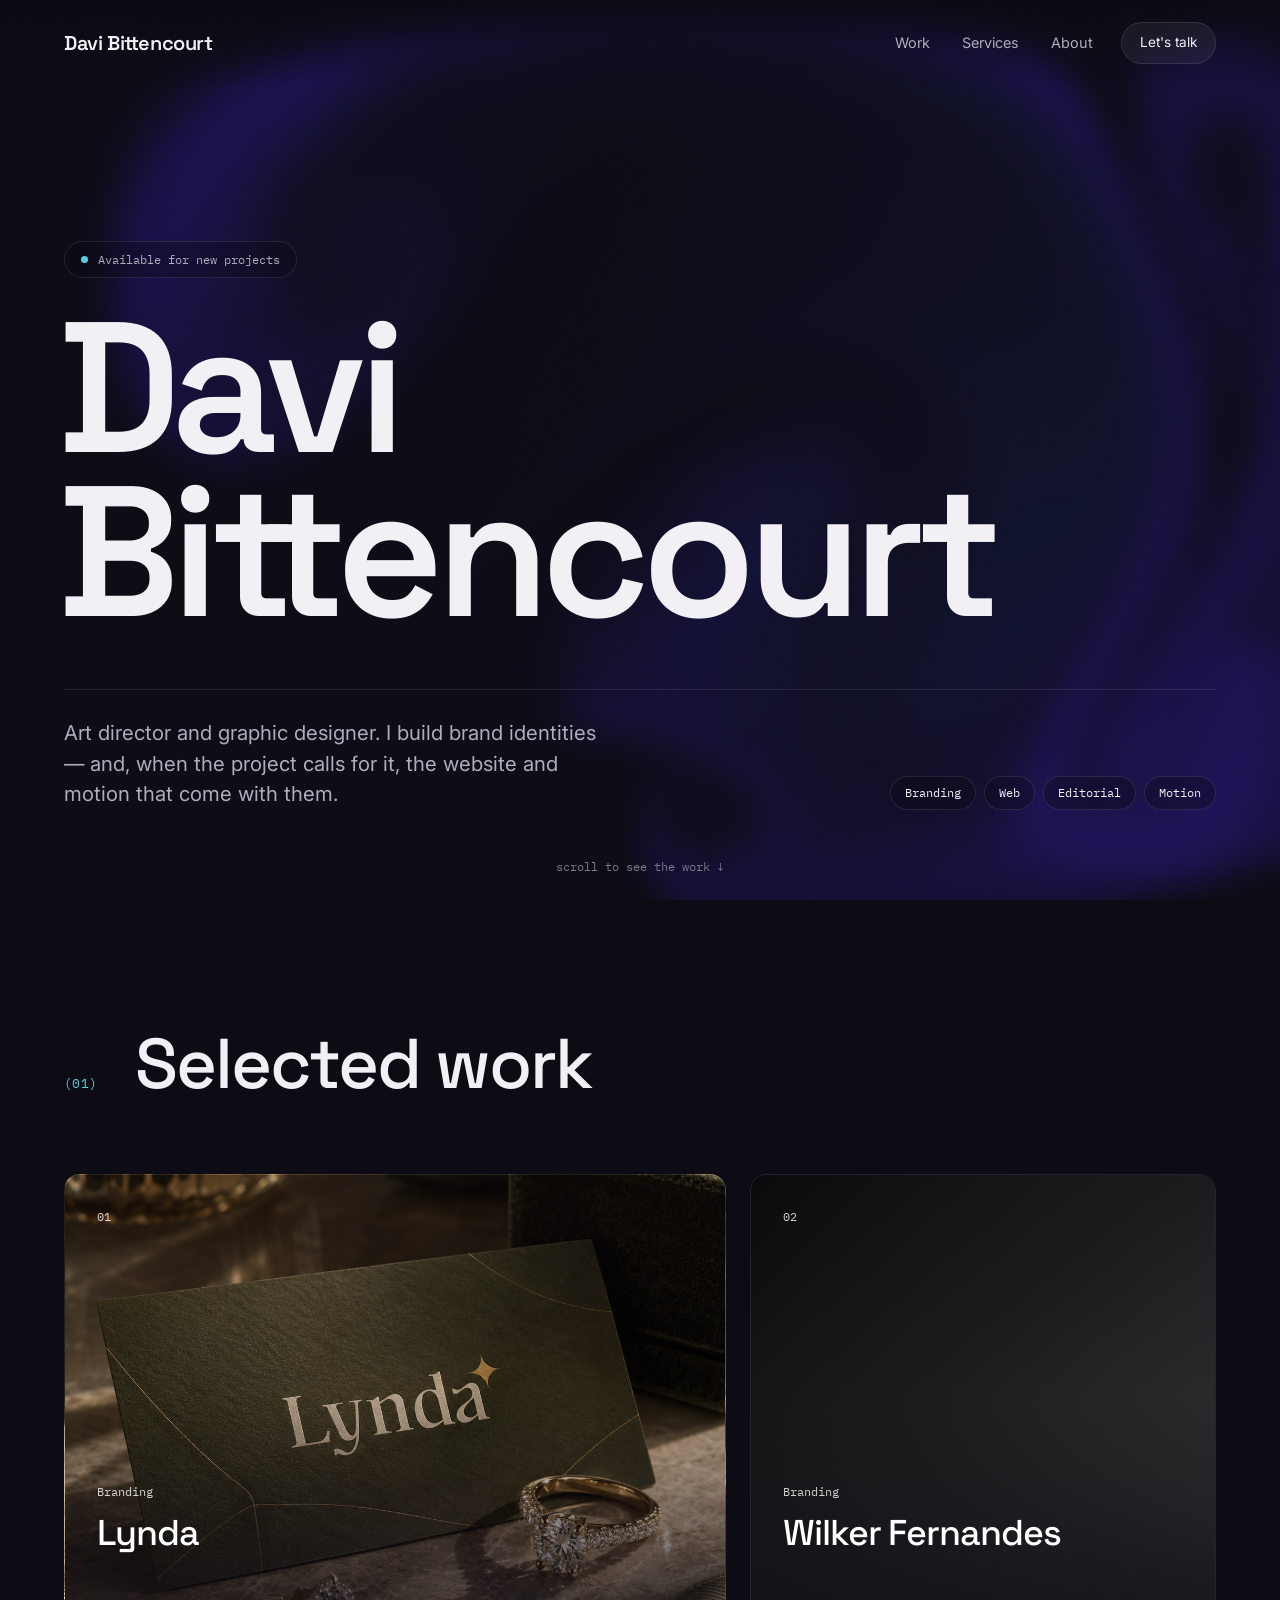
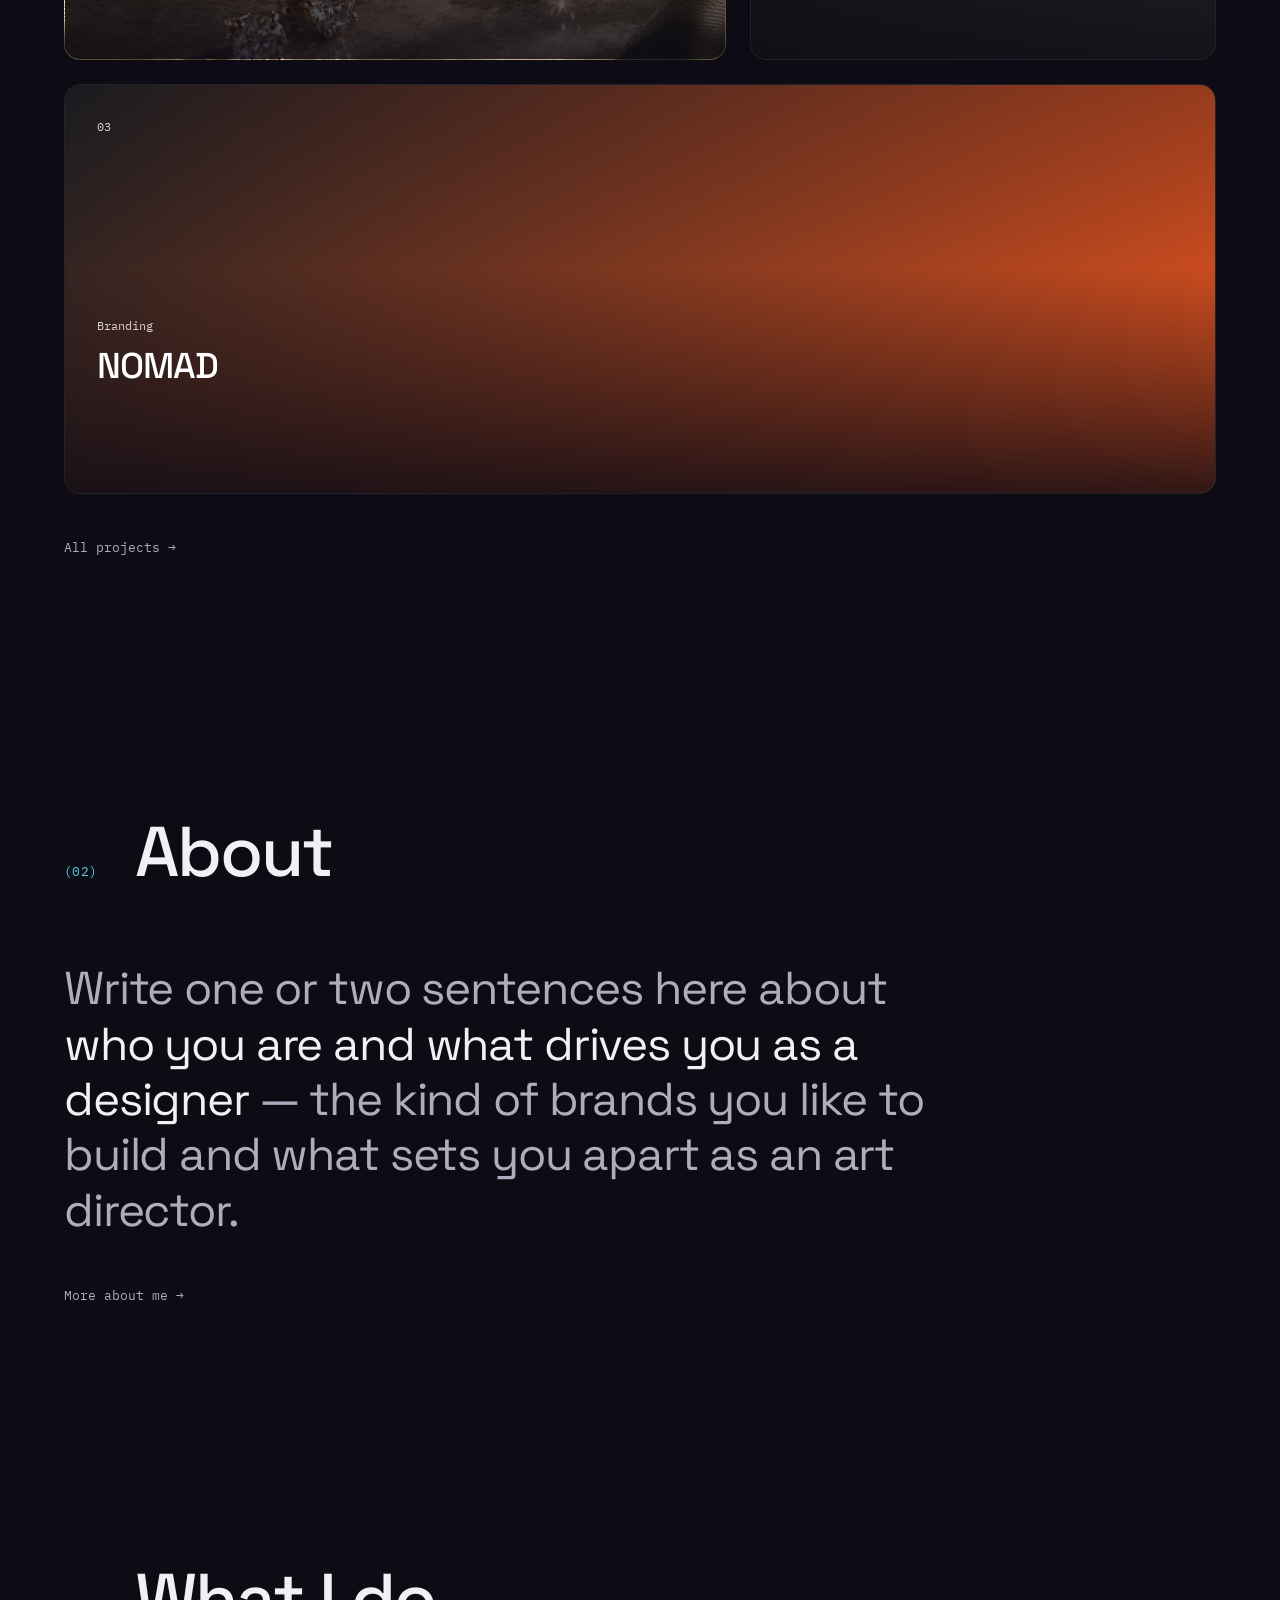
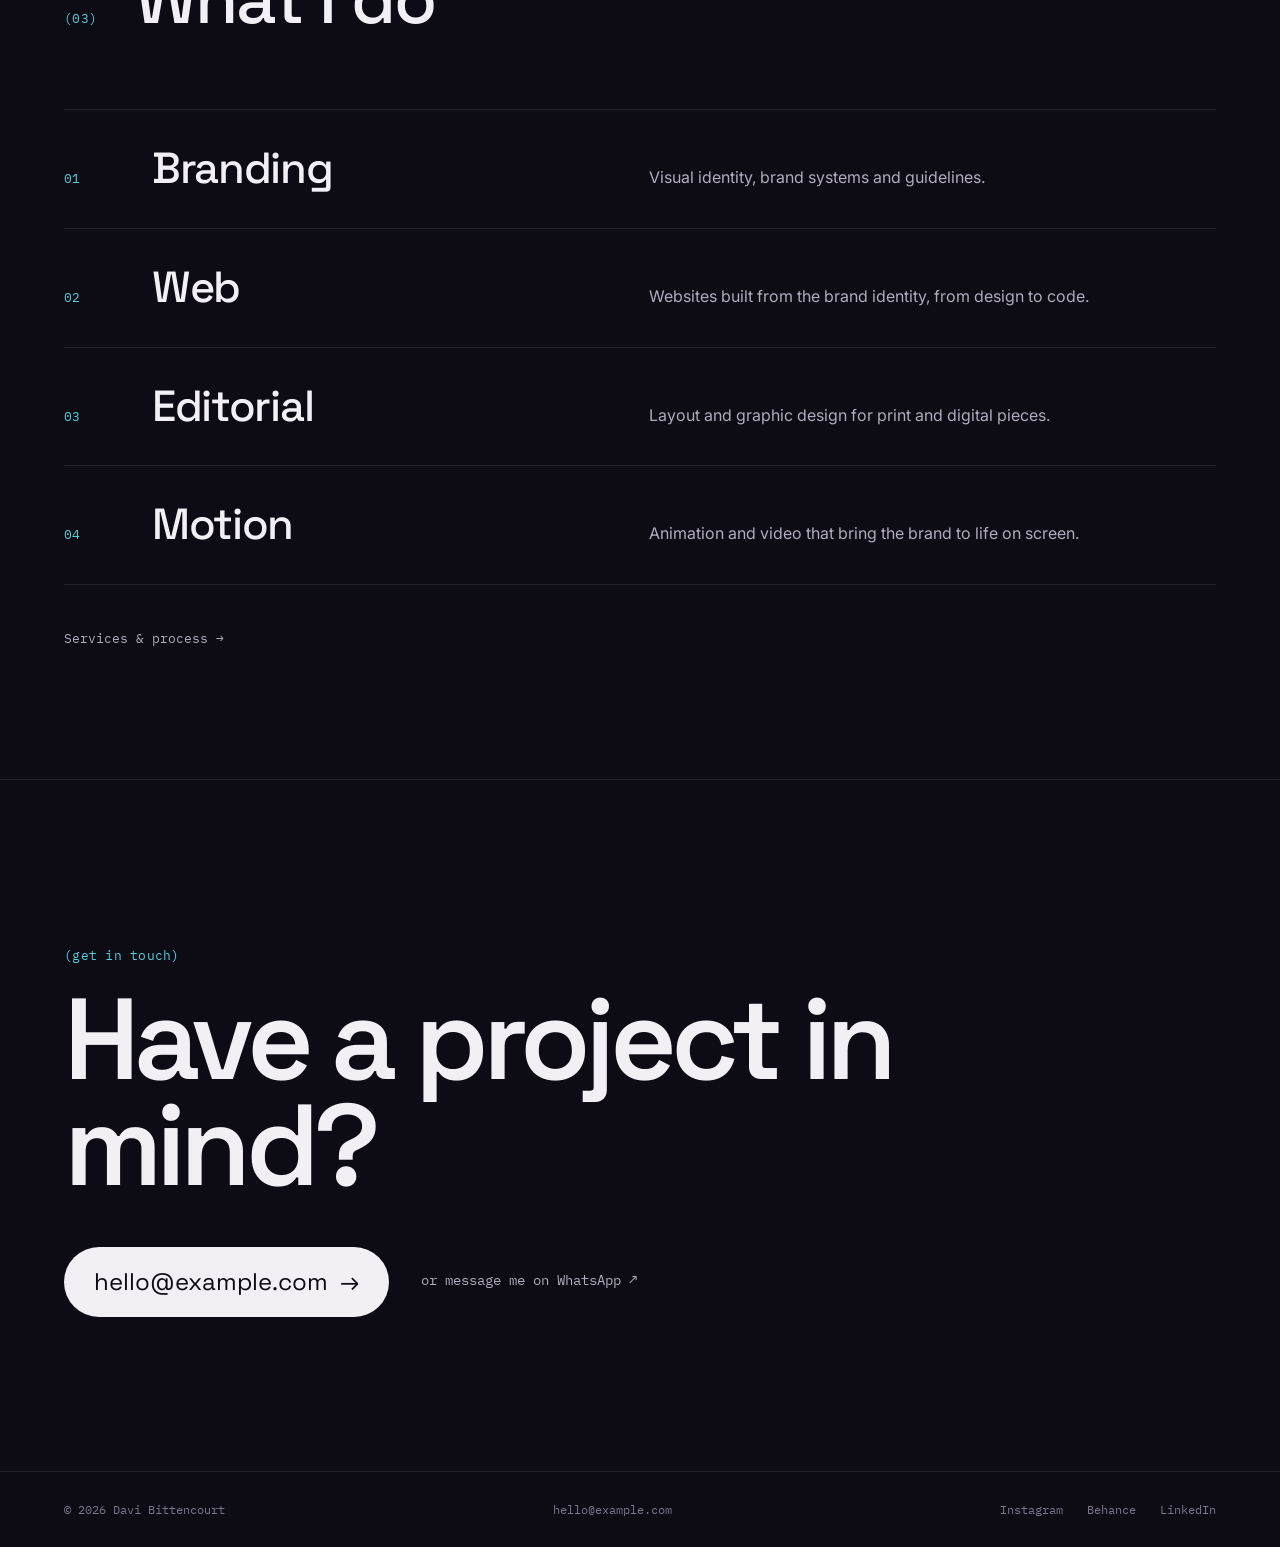
==== commit c472b358: "Optimize scrolling and rendering performance without changing effects - Pause the WebGL fluid while " ====
--- a/index.html
+++ b/index.html
@@ -89,7 +89,6 @@
   <script src="js/projects.js"></script>
   <script src="js/fluid.js"></script>
   <script src="js/layout.js"></script>
-  <script src="js/project-page.js"></script>
   <script src="js/main.js"></script>
 </body>
 </html>
